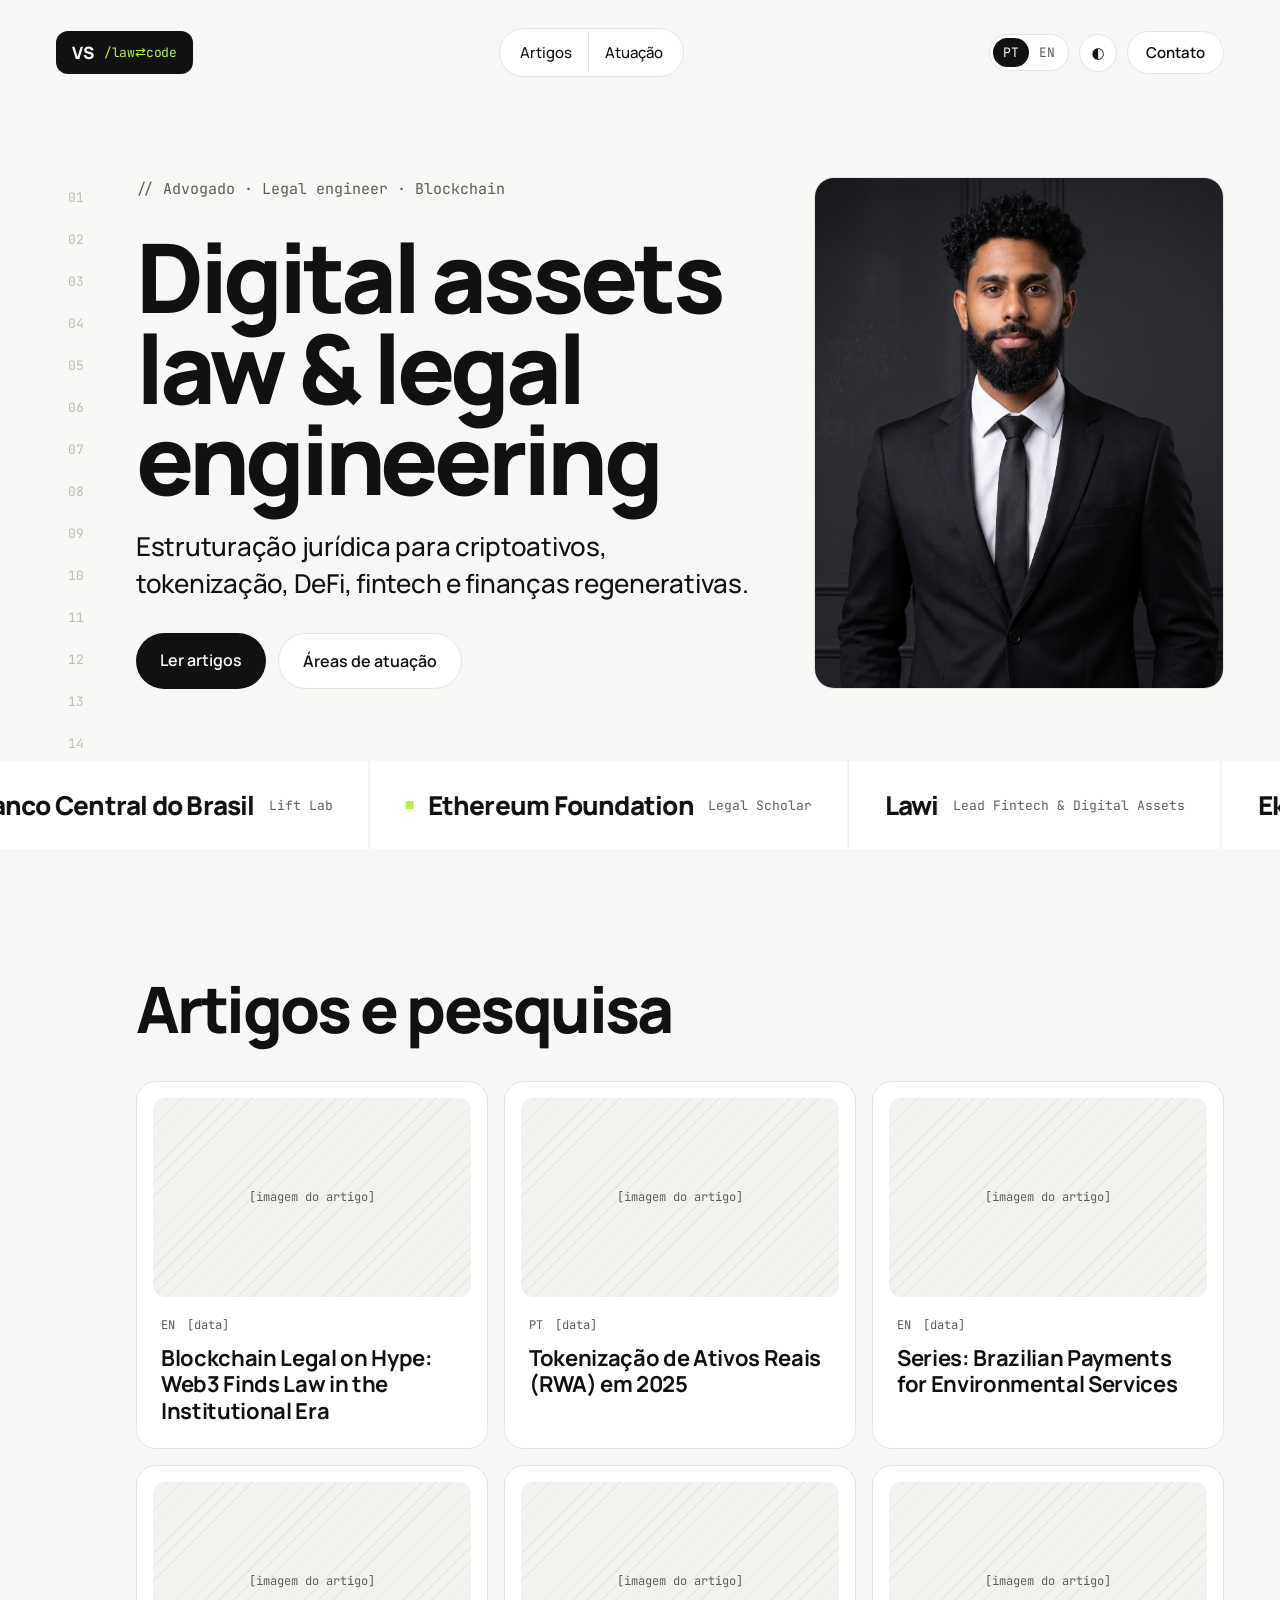
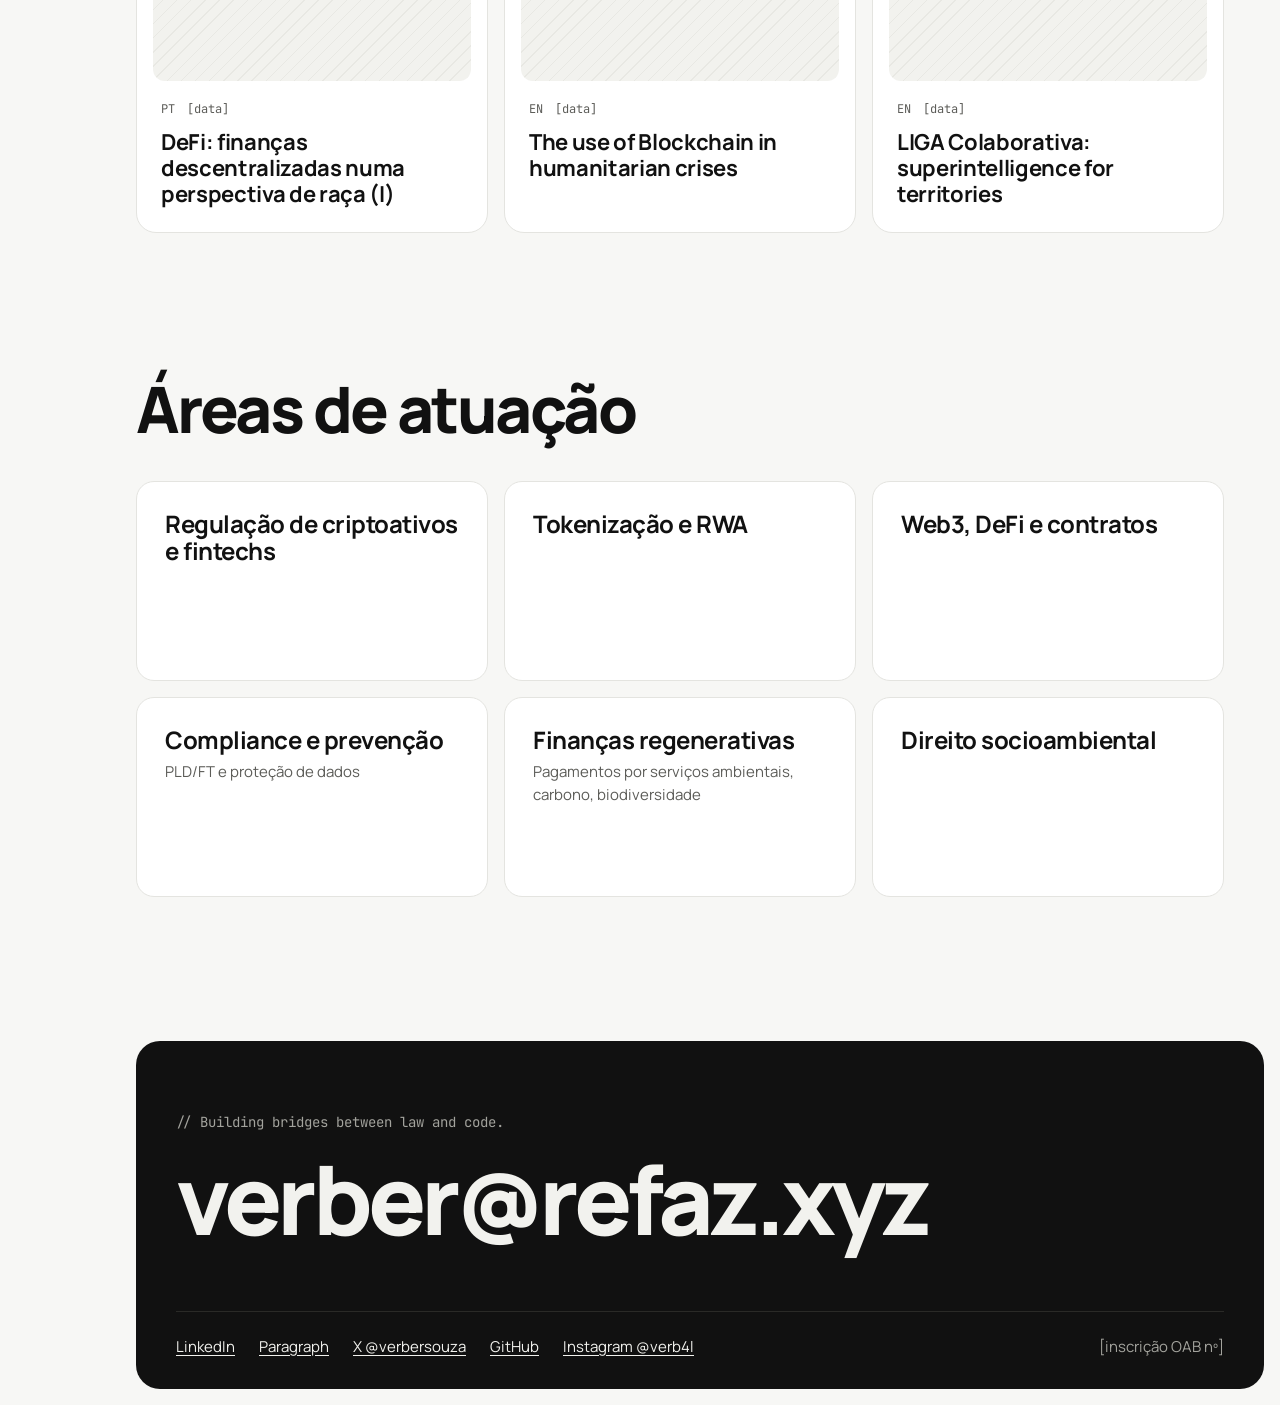
==== index.html @ d661b8c5 "Home PT e EN do site pessoal (HTML/CSS/JS simples)" ====
<!doctype html>
<html lang="pt-BR">
<head>
<meta charset="utf-8">
<meta name="viewport" content="width=device-width, initial-scale=1">
<title>Verber Souza | Brazilian lawyer for Web3, digital assets and regenerative finance</title>
<meta name="description" content="Verber Souza, advogado brasileiro de Web3, ativos digitais e finanças regenerativas. Estruturação jurídica para criptoativos, tokenização, DeFi e fintech.">
<!-- TODO (quando o domínio for decidido): canonical, hreflang pt-BR/en/x-default, og:url, og:image, sitemap.xml e robots.txt com URLs absolutas. -->
<meta property="og:type" content="website">
<meta property="og:title" content="Verber Souza | Brazilian lawyer for Web3, digital assets and regenerative finance">
<meta property="og:description" content="Verber Souza, advogado brasileiro de Web3, ativos digitais e finanças regenerativas. Estruturação jurídica para criptoativos, tokenização, DeFi e fintech.">
<link rel="preconnect" href="https://fonts.googleapis.com">
<link rel="preconnect" href="https://fonts.gstatic.com" crossorigin>
<link href="https://fonts.googleapis.com/css2?family=Manrope:wght@400;500;600;700;800&family=JetBrains+Mono:wght@400;500&display=swap" rel="stylesheet">
<link rel="stylesheet" href="assets/style.css">
<script>try{var s=localStorage.getItem('theme');if(s==='dark'||s==='light')document.documentElement.dataset.theme=s}catch(e){}</script>
<script type="application/ld+json">{"@context": "https://schema.org", "@type": "Person", "name": "Verber Souza", "image": "assets/verber-souza.jpg", "jobTitle": "Lawyer", "nationality": "Brazilian", "description": "Verber Souza, advogado brasileiro de Web3, ativos digitais e finanças regenerativas. Estruturação jurídica para criptoativos, tokenização, DeFi e fintech.", "knowsAbout": ["Crypto-asset regulation", "Tokenization", "DeFi", "Fintech", "Regenerative finance"], "alumniOf": {"@type": "CollegeOrUniversity", "name": "PUC Minas"}, "sameAs": ["https://www.linkedin.com/in/verber-souza", "https://paragraph.com/@verb4l", "https://x.com/verbersouza", "https://www.instagram.com/verb4l"]}</script>
</head>
<body>
<div class="shell">
<header class="top">
<a class="logo" href="./"><span class="logo-vs">VS</span><span class="logo-tag">/law⇄code</span></a>
<nav class="pill nav" aria-label="Principal"><a href="#artigos">Artigos</a><a href="#atuacao">Atuação</a></nav>
<div class="top-right">
<div class="lang" role="group" aria-label="Language"><a href="./" hreflang="pt-BR" lang="pt-BR" aria-current="true">PT</a><a href="en/" hreflang="en" lang="en">EN</a></div>
<button class="icon-btn" type="button" data-theme-toggle aria-label="Alternar tema">◐</button>
<a class="contact-btn" href="#contato">Contato</a>
<details class="menu"><summary class="icon-btn" aria-label="Menu">☰</summary><div class="menu-panel"><a href="#artigos">Artigos</a><a href="#atuacao">Atuação</a><a href="#contato">Contato</a></div></details>
</div>
</header>

<div class="row hero">
<div class="gutter" aria-hidden="true"><div class="nums"><span>01</span><span>02</span><span>03</span><span>04</span><span>05</span><span>06</span><span>07</span><span>08</span><span>09</span><span>10</span><span>11</span><span>12</span><span>13</span><span>14</span></div></div>
<div class="hero-body">
<div class="hero-text">
<div class="tagline" data-type>// Advogado · Legal engineer · Blockchain</div>
<div class="hero-head"><h1 lang="en">Digital assets law &amp; legal engineering</h1><p class="sub">Estruturação jurídica para criptoativos, tokenização, DeFi, fintech e finanças regenerativas.</p></div>
<div class="ctas"><a class="btn btn-solid" href="#artigos">Ler artigos</a><a class="btn btn-ghost" href="#atuacao">Áreas de atuação</a></div>
</div>
<img class="photo" src="assets/verber-souza.jpg" width="1265" height="1583" alt="Verber Souza" fetchpriority="high">
</div>
</div>

<div class="marquee-wrap"><div class="marquee" data-marquee><div class="track" data-track><ul aria-label="Atuação e reconhecimentos"><li><span class=mark></span><span class="org">Banco Central do Brasil</span><span class="role">Lift Lab</span></li><li><span class=mark></span><span class="org">Ethereum Foundation</span><span class="role">Legal Scholar</span></li><li><span class="org">Lawi</span><span class="role">Lead Fintech &amp; Digital Assets</span></li><li><span class="org">Ekonavi</span><span class="role">Blockchain Legal Lead</span></li><li><span class="org">OAB-MG</span><span class="role">Vice-presidente · Comissão de Criptoativos e Blockchain</span></li><li><span class="org">Blockchain na Escola</span><span class="role">Cofundador</span></li></ul><ul aria-hidden="true"><li><span class=mark></span><span class="org">Banco Central do Brasil</span><span class="role">Lift Lab</span></li><li><span class=mark></span><span class="org">Ethereum Foundation</span><span class="role">Legal Scholar</span></li><li><span class="org">Lawi</span><span class="role">Lead Fintech &amp; Digital Assets</span></li><li><span class="org">Ekonavi</span><span class="role">Blockchain Legal Lead</span></li><li><span class="org">OAB-MG</span><span class="role">Vice-presidente · Comissão de Criptoativos e Blockchain</span></li><li><span class="org">Blockchain na Escola</span><span class="role">Cofundador</span></li></ul></div></div></div>

<section class="row sec" id="artigos"><div class="gutter" aria-hidden="true"></div><div class="sec-body"><h2 data-reveal>Artigos e pesquisa</h2><div class="cards articles" data-reveal><article class="card article"><div class="thumb" aria-hidden="true"><span>[imagem do artigo]</span></div><div class="article-text"><div class="meta"><span>EN</span><span class="date">[data]</span></div><h3>Blockchain Legal on Hype: Web3 Finds Law in the Institutional Era</h3></div></article><article class="card article"><div class="thumb" aria-hidden="true"><span>[imagem do artigo]</span></div><div class="article-text"><div class="meta"><span>PT</span><span class="date">[data]</span></div><h3>Tokenização de Ativos Reais (RWA) em 2025</h3></div></article><article class="card article"><div class="thumb" aria-hidden="true"><span>[imagem do artigo]</span></div><div class="article-text"><div class="meta"><span>EN</span><span class="date">[data]</span></div><h3>Series: Brazilian Payments for Environmental Services</h3></div></article><article class="card article"><div class="thumb" aria-hidden="true"><span>[imagem do artigo]</span></div><div class="article-text"><div class="meta"><span>PT</span><span class="date">[data]</span></div><h3>DeFi: finanças descentralizadas numa perspectiva de raça (I)</h3></div></article><article class="card article"><div class="thumb" aria-hidden="true"><span>[imagem do artigo]</span></div><div class="article-text"><div class="meta"><span>EN</span><span class="date">[data]</span></div><h3>The use of Blockchain in humanitarian crises</h3></div></article><article class="card article"><div class="thumb" aria-hidden="true"><span>[imagem do artigo]</span></div><div class="article-text"><div class="meta"><span>EN</span><span class="date">[data]</span></div><h3>LIGA Colaborativa: superintelligence for territories</h3></div></article></div></div></section>

<section class="row sec" id="atuacao"><div class="gutter" aria-hidden="true"></div><div class="sec-body"><h2 data-reveal>Áreas de atuação</h2><div class="cards areas" data-reveal><div class="card area"><h3>Regulação de criptoativos e fintechs</h3></div><div class="card area"><h3>Tokenização e RWA</h3></div><div class="card area"><h3>Web3, DeFi e contratos</h3></div><div class="card area"><h3>Compliance e prevenção</h3><p>PLD/FT e proteção de dados</p></div><div class="card area"><h3>Finanças regenerativas</h3><p>Pagamentos por serviços ambientais, carbono, biodiversidade</p></div><div class="card area"><h3>Direito socioambiental</h3></div></div></div></section>

<footer class="row foot" id="contato"><div class="gutter" aria-hidden="true"></div>
<div class="foot-card"><div class="foot-top"><div class="motto" lang="en">// Building bridges between law and code.</div><a class="mail" href="mailto:verber@refaz.xyz">verber@refaz.xyz</a></div>
<div class="foot-bottom"><div class="links"><a href="https://www.linkedin.com/in/verber-souza" rel="me noopener">LinkedIn</a><a href="https://paragraph.com/@verb4l" rel="me noopener">Paragraph</a><a href="https://x.com/verbersouza" rel="me noopener">X @verbersouza</a><a href="#" rel="me noopener">GitHub</a><a href="https://www.instagram.com/verb4l" rel="me noopener">Instagram @verb4l</a></div><span class="oab">[inscrição OAB nº]</span></div></div></footer>
</div>
<script src="assets/main.js"></script>
</body>
</html>
---- assets/style.css ----
:root {
  --bg: #f7f7f5;
  --ink: #111;
  --card: #fff;
  --line: #e4e4e0;
  --muted: #5c5c58;
  --num: #bdbdb7;
  --band: #fff;
  --accent: #b8f04a;
  --logo-accent: #b8f04a;
  --foot-bg: #111;
  --foot-ink: #f2f2ee;
  --foot-muted: #a3a39d;
  --foot-line: #2a2a27;
  --thumb: #f2f2ee;
  --thumb-line: #e8e8e3;
  --gutter: 112px;
  --pad: 0 56px 0 24px;
  --sans: 'Manrope', system-ui, sans-serif;
  --mono: 'JetBrains Mono', ui-monospace, monospace;
  color-scheme: light;
}
@media (prefers-color-scheme: dark) {
  :root:not([data-theme='light']) {
    --bg: #0e0e0d; --ink: #f2f2ee; --card: #181817; --line: #2a2a27; --muted: #a3a39d;
    --num: #4a4a46; --band: #181817; --logo-accent: #5c5c58;
    --foot-bg: #f2f2ee; --foot-ink: #0e0e0d; --foot-muted: #5c5c58; --foot-line: #d6d6d0;
    --thumb: #222220; --thumb-line: #2a2a27; color-scheme: dark;
  }
}
:root[data-theme='dark'] {
  --bg: #0e0e0d; --ink: #f2f2ee; --card: #181817; --line: #2a2a27; --muted: #a3a39d;
  --num: #4a4a46; --band: #181817; --logo-accent: #5c5c58;
  --foot-bg: #f2f2ee; --foot-ink: #0e0e0d; --foot-muted: #5c5c58; --foot-line: #d6d6d0;
  --thumb: #222220; --thumb-line: #2a2a27; color-scheme: dark;
}

*, *::before, *::after { box-sizing: border-box; }
html { -webkit-text-size-adjust: 100%; scroll-behavior: smooth; }
body {
  margin: 0; background: var(--bg); color: var(--ink);
  font-family: var(--sans); -webkit-font-smoothing: antialiased;
}
a { color: inherit; text-decoration: none; }
a:hover { opacity: 0.7; }
:focus-visible { outline: 2px solid var(--ink); outline-offset: 3px; }
h1, h2, h3, p { margin: 0; }
img { display: block; max-width: 100%; height: auto; }
[id] { scroll-margin-top: 16px; }

.shell { max-width: 1440px; margin: 0 auto; }
.row { display: grid; grid-template-columns: var(--gutter) minmax(0, 1fr); padding: var(--pad); }

/* Cabeçalho */
.top { display: flex; align-items: center; justify-content: space-between; padding: 28px 56px; gap: 12px; }
.logo {
  display: flex; align-items: center; gap: 10px; background: var(--ink); color: var(--bg);
  padding: 10px 16px; border-radius: 12px; font-weight: 800; font-size: 17px; letter-spacing: -0.01em;
}
.logo-tag { font-family: var(--mono); font-weight: 400; font-size: 13px; color: var(--logo-accent); }
.pill { display: flex; background: var(--card); border: 1px solid var(--line); border-radius: 999px; padding: 4px; font-size: 15px; font-weight: 500; }
.nav a { padding: 9px 16px; }
.nav a + a { border-left: 1px solid var(--line); }
.top-right { display: flex; gap: 10px; align-items: center; }
.lang { display: flex; font-family: var(--mono); font-size: 13px; border: 1px solid var(--line); border-radius: 999px; padding: 3px; background: var(--card); }
.lang a { padding: 6px 10px; border-radius: 999px; color: var(--muted); }
.lang a[aria-current] { background: var(--ink); color: var(--bg); }
.icon-btn {
  border: 1px solid var(--line); background: var(--card); color: inherit; border-radius: 999px;
  width: 38px; height: 38px; display: grid; place-items: center; font-size: 15px; cursor: pointer; padding: 0; font-family: inherit;
}
.contact-btn { background: var(--card); border: 1px solid var(--line); border-radius: 999px; padding: 10px 18px; font-size: 15px; font-weight: 600; }
.menu { display: none; position: relative; }
.menu summary { list-style: none; }
.menu summary::-webkit-details-marker { display: none; }
.menu-panel {
  position: absolute; right: 0; top: 52px; z-index: 5; min-width: 180px; background: var(--card);
  border: 1px solid var(--line); border-radius: 16px; padding: 8px; display: flex; flex-direction: column;
}
.menu-panel a { padding: 12px 14px; border-radius: 10px; }

/* Hero */
.hero { position: relative; }
.gutter { position: relative; }
.nums {
  position: absolute; left: 0; top: 72px; width: 60px; display: flex; flex-direction: column; align-items: flex-end;
  font-family: var(--mono); font-size: 13px; line-height: 42px; color: var(--num); user-select: none;
}
.hero-body {
  position: relative; padding: 72px 0; display: grid; grid-template-columns: minmax(0, 1.5fr) minmax(0, 1fr);
  gap: 64px; align-items: end;
}
.hero-text { display: flex; flex-direction: column; gap: 32px; }
.tagline { font-family: var(--mono); font-size: 15px; color: var(--muted); min-height: 20px; }
.hero-head { display: flex; flex-direction: column; gap: 24px; }
h1 { font-size: 96px; line-height: 0.95; font-weight: 800; letter-spacing: -0.045em; text-wrap: balance; }
.sub { font-size: 26px; line-height: 1.4; font-weight: 500; letter-spacing: -0.01em; max-width: 720px; text-wrap: pretty; }
.ctas { display: flex; gap: 12px; flex-wrap: wrap; }
.btn { padding: 16px 24px; border-radius: 999px; font-weight: 600; font-size: 16px; }
.btn-solid { background: var(--ink); color: var(--bg); }
.btn-ghost { background: var(--card); border: 1px solid var(--line); }
.photo { width: 100%; aspect-ratio: 4 / 5; object-fit: cover; border-radius: 20px; border: 1px solid var(--line); background: var(--card); }

/* Faixa de credenciais */
.marquee-wrap { position: relative; padding-bottom: 128px; }
.marquee { position: relative; background: var(--band); overflow-x: auto; scrollbar-width: none; }
.marquee::-webkit-scrollbar { display: none; }
.track { display: flex; width: max-content; height: 88px; will-change: transform; }
.track ul { margin: 0; padding: 0; list-style: none; display: flex; }
.track li { display: flex; align-items: center; gap: 14px; padding: 0 36px; border-right: 1px solid var(--line); white-space: nowrap; }
.mark { width: 8px; height: 8px; background: var(--accent); flex-shrink: 0; }
.org { font-size: 26px; font-weight: 800; letter-spacing: -0.03em; }
.role { font-family: var(--mono); font-size: 13px; color: var(--muted); }

/* Seções */
.sec-body { padding-bottom: 144px; display: flex; flex-direction: column; gap: 40px; }
h2 { font-size: 64px; font-weight: 800; letter-spacing: -0.04em; line-height: 1; }
.cards { display: grid; grid-template-columns: repeat(3, minmax(0, 1fr)); gap: 16px; }
.card { background: var(--card); border: 1px solid var(--line); }
.article { border-radius: 20px; padding: 16px; display: flex; flex-direction: column; gap: 20px; }
.thumb {
  aspect-ratio: 16 / 10; border-radius: 12px; display: grid; place-items: center;
  background: var(--thumb) repeating-linear-gradient(135deg, var(--thumb-line) 0 1px, transparent 1px 10px);
  font-family: var(--mono); font-size: 12px; color: var(--muted);
}
.article-text { display: flex; flex-direction: column; gap: 12px; padding: 0 8px 8px; }
.meta { display: flex; gap: 12px; font-family: var(--mono); font-size: 12px; color: var(--muted); }
.article h3 { font-size: 22px; line-height: 1.2; font-weight: 700; letter-spacing: -0.015em; text-wrap: pretty; }
.area { border-radius: 18px; padding: 28px; min-height: 200px; display: flex; flex-direction: column; gap: 8px; }
.area h3 { font-size: 24px; line-height: 1.15; font-weight: 700; letter-spacing: -0.02em; }
.area p { font-size: 15px; line-height: 1.5; color: var(--muted); }

/* Rodapé */
.foot { padding: 0 16px 16px 24px; }
.foot-card { padding: 72px 40px 32px; background: var(--foot-bg); color: var(--foot-ink); border-radius: 24px; display: flex; flex-direction: column; gap: 64px; }
.foot-top { display: flex; flex-direction: column; gap: 20px; }
.motto { font-family: var(--mono); font-size: 14px; color: var(--foot-muted); }
.mail { font-size: 96px; font-weight: 800; letter-spacing: -0.05em; line-height: 1; overflow-wrap: anywhere; }
.foot-bottom { display: flex; justify-content: space-between; flex-wrap: wrap; gap: 24px; font-size: 15px; border-top: 1px solid var(--foot-line); padding-top: 24px; }
.links { display: flex; gap: 24px; flex-wrap: wrap; }
.links a { text-decoration: underline; text-underline-offset: 3px; }
.oab { color: var(--foot-muted); }

/* Movimento: só quando o script ativa a classe */
.motion [data-reveal] { opacity: 0; transform: translateY(18px); transition: opacity 0.7s cubic-bezier(0.2, 0.7, 0.2, 1), transform 0.7s cubic-bezier(0.2, 0.7, 0.2, 1); }
.motion [data-reveal].in { opacity: 1; transform: none; }

/* Mobile */
@media (max-width: 900px) {
  :root { --gutter: 36px; --pad: 0 20px 0 8px; }
  .top { padding: 18px 20px; }
  .logo { padding: 8px 12px; border-radius: 10px; font-size: 15px; }
  .logo-tag, .nav, .contact-btn { display: none; }
  .menu { display: block; }
  .top-right { gap: 8px; }
  .lang { font-size: 12px; }
  .lang a { padding: 5px 9px; }
  .icon-btn { width: 44px; height: 44px; }
  .nums { top: 32px; width: 18px; font-size: 10px; line-height: 34px; }
  .hero-body { padding: 32px 0 40px; grid-template-columns: minmax(0, 1fr); gap: 22px; align-items: start; }
  .hero-text { gap: 22px; }
  .tagline { font-size: 12px; line-height: 1.6; }
  .hero-head { gap: 22px; }
  h1 { font-size: clamp(36px, 11vw, 64px); line-height: 0.98; }
  .sub { font-size: 19px; }
  .photo { border-radius: 18px; }
  .ctas { order: 3; }
  .btn-solid { flex: 1; text-align: center; padding: 15px; }
  .btn-ghost { display: none; }
  .hero-text { display: contents; }
  .tagline { order: 0; } .hero-head { order: 1; } .photo { order: 2; }
  .hero-body { display: flex; flex-direction: column; }
  .marquee-wrap { padding-bottom: 72px; }
  .track { height: 64px; }
  .track li { padding: 0 22px; }
  .org { font-size: 18px; }
  .role { font-size: 11px; }
  .sec-body { padding-bottom: 80px; gap: 20px; }
  h2 { font-size: 34px; }
  .cards { grid-template-columns: minmax(0, 1fr); gap: 14px; }
  .article { border-radius: 16px; padding: 12px; display: grid; grid-template-columns: 80px minmax(0, 1fr); gap: 14px; align-items: center; }
  .thumb { aspect-ratio: 1; border-radius: 10px; }
  .thumb span { display: none; }
  .article-text { padding: 0; gap: 6px; }
  .meta { font-size: 11px; }
  .meta .date { display: none; }
  .article h3 { font-size: 16px; line-height: 1.25; }
  .area { border-radius: 16px; padding: 20px; min-height: 0; }
  .area h3 { font-size: 19px; line-height: 1.2; }
  .foot { display: block; padding: 0 12px 12px; }
  .foot .gutter { display: none; }
  .foot-card { padding: 36px 20px 24px; border-radius: 20px; gap: 28px; }
  .motto { font-size: 12px; line-height: 1.6; }
  .mail { font-size: clamp(22px, 8.6vw, 34px); letter-spacing: -0.04em; }
  .foot-bottom { border-top: 0; padding-top: 0; flex-direction: column; gap: 10px; }
  .links { gap: 10px 18px; }
}
@media (prefers-reduced-motion: reduce) {
  * { animation: none !important; transition: none !important; }
  html { scroll-behavior: auto; }
}
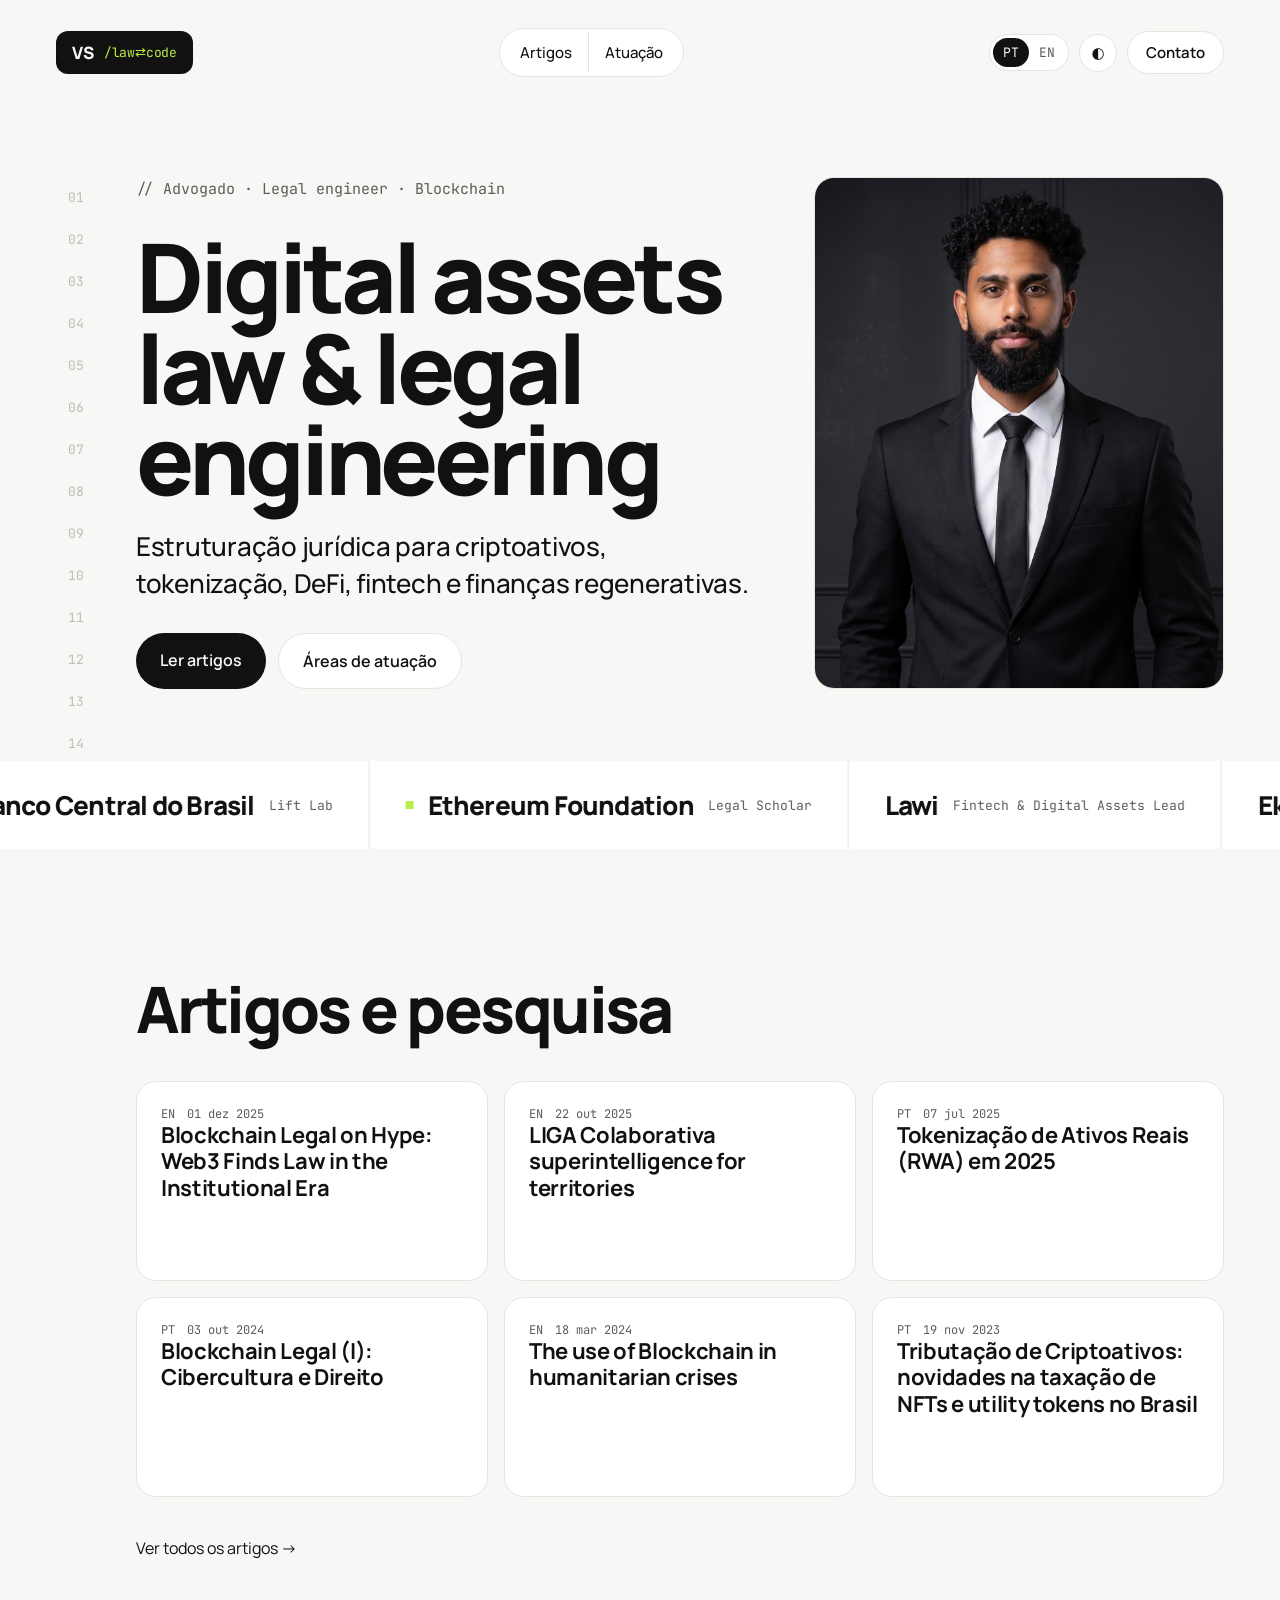
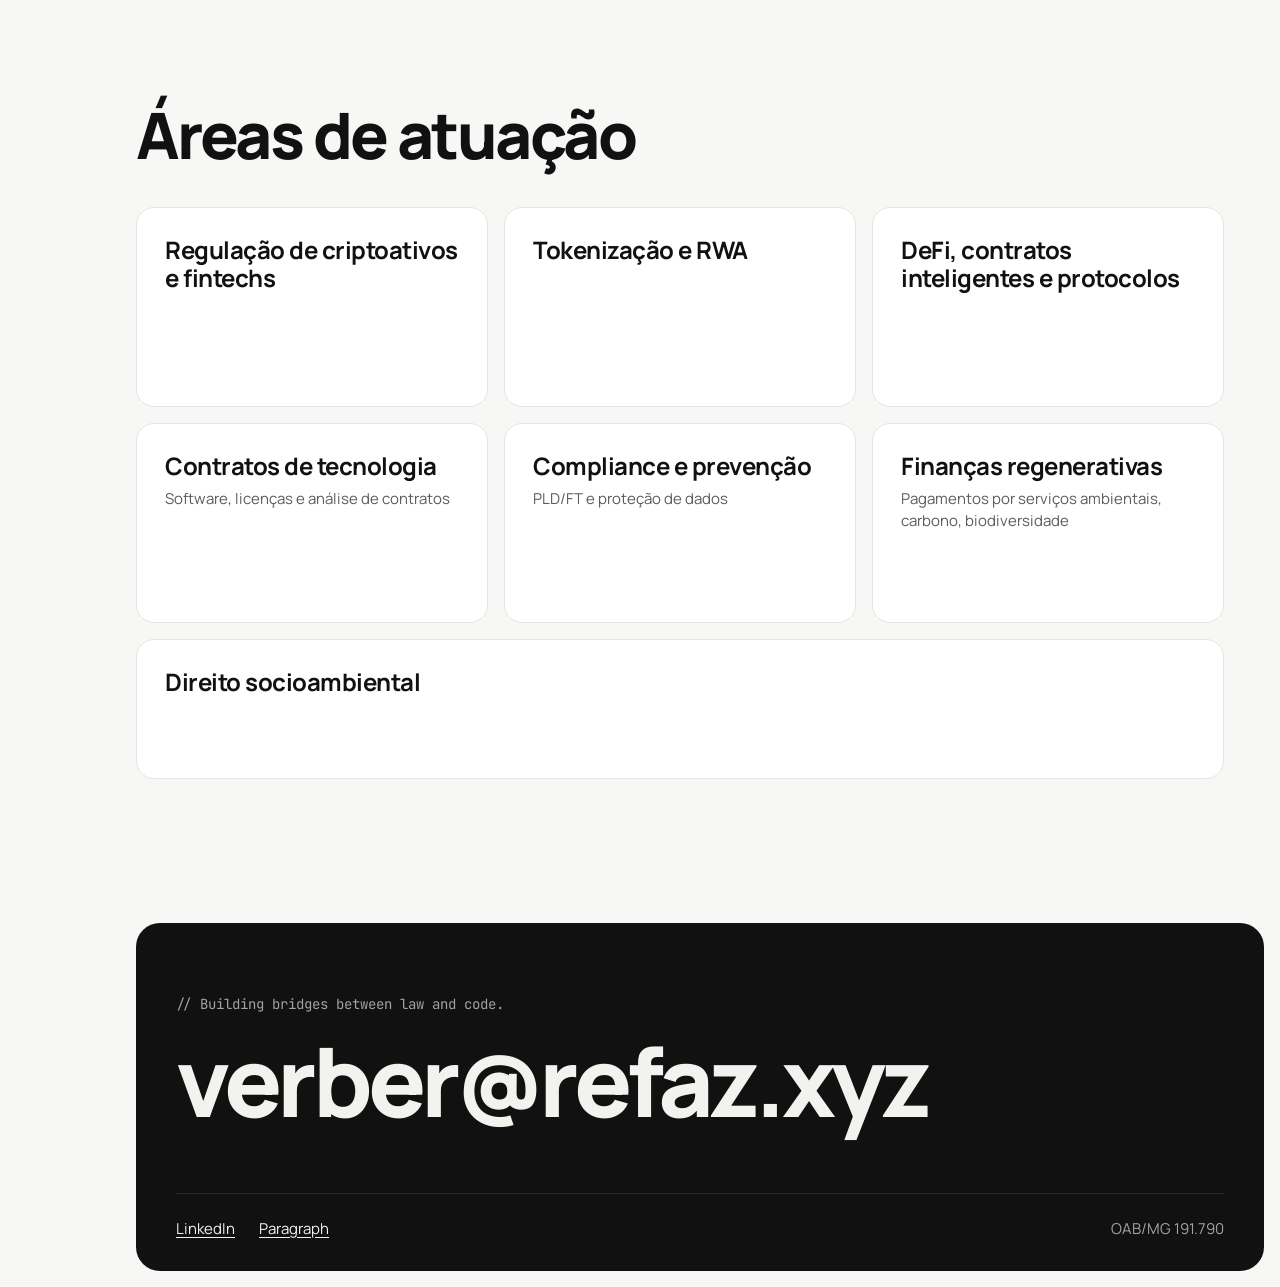
==== commit 9c94f2e1: "Posicionamento blockchain/technology law, 7 áreas, 6 artigos reais do Paragraph, schema e rodapé" ====
--- a/index.html
+++ b/index.html
@@ -3,18 +3,18 @@
 <head>
 <meta charset="utf-8">
 <meta name="viewport" content="width=device-width, initial-scale=1">
-<title>Verber Souza | Brazilian lawyer for Web3, digital assets and regenerative finance</title>
-<meta name="description" content="Verber Souza, advogado brasileiro de Web3, ativos digitais e finanças regenerativas. Estruturação jurídica para criptoativos, tokenização, DeFi e fintech.">
-<!-- TODO (quando o domínio for decidido): canonical, hreflang pt-BR/en/x-default, og:url, og:image, sitemap.xml e robots.txt com URLs absolutas. -->
+<title>Verber Souza | Advogado brasileiro: direito digital, blockchain e ativos digitais</title>
+<meta name="description" content="Verber Souza, advogado brasileiro de blockchain, ativos digitais e technology law. Estruturação jurídica para criptoativos, tokenização, DeFi e fintech.">
+<!-- TODO (quando o subdomínio for decidido): canonical, hreflang pt-BR/en/x-default, og:url, og:image 1200x630, url e image absolutos no JSON-LD, sitemap.xml e robots.txt. -->
 <meta property="og:type" content="website">
-<meta property="og:title" content="Verber Souza | Brazilian lawyer for Web3, digital assets and regenerative finance">
-<meta property="og:description" content="Verber Souza, advogado brasileiro de Web3, ativos digitais e finanças regenerativas. Estruturação jurídica para criptoativos, tokenização, DeFi e fintech.">
+<meta property="og:title" content="Verber Souza | Advogado brasileiro: direito digital, blockchain e ativos digitais">
+<meta property="og:description" content="Verber Souza, advogado brasileiro de blockchain, ativos digitais e technology law. Estruturação jurídica para criptoativos, tokenização, DeFi e fintech.">
 <link rel="preconnect" href="https://fonts.googleapis.com">
 <link rel="preconnect" href="https://fonts.gstatic.com" crossorigin>
 <link href="https://fonts.googleapis.com/css2?family=Manrope:wght@400;500;600;700;800&family=JetBrains+Mono:wght@400;500&display=swap" rel="stylesheet">
 <link rel="stylesheet" href="assets/style.css">
 <script>try{var s=localStorage.getItem('theme');if(s==='dark'||s==='light')document.documentElement.dataset.theme=s}catch(e){}</script>
-<script type="application/ld+json">{"@context": "https://schema.org", "@type": "Person", "name": "Verber Souza", "image": "assets/verber-souza.jpg", "jobTitle": "Lawyer", "nationality": "Brazilian", "description": "Verber Souza, advogado brasileiro de Web3, ativos digitais e finanças regenerativas. Estruturação jurídica para criptoativos, tokenização, DeFi e fintech.", "knowsAbout": ["Crypto-asset regulation", "Tokenization", "DeFi", "Fintech", "Regenerative finance"], "alumniOf": {"@type": "CollegeOrUniversity", "name": "PUC Minas"}, "sameAs": ["https://www.linkedin.com/in/verber-souza", "https://paragraph.com/@verb4l", "https://x.com/verbersouza", "https://www.instagram.com/verb4l"]}</script>
+<script type="application/ld+json">{"@context": "https://schema.org", "@graph": [{"@type": "Person", "@id": "#person", "name": "Verber Souza", "alternateName": "Verber Alves de Souza", "image": "assets/verber-souza.jpg", "jobTitle": "Lawyer", "nationality": "Brazilian", "description": "Verber Souza, advogado brasileiro de blockchain, ativos digitais e technology law. Estruturação jurídica para criptoativos, tokenização, DeFi e fintech.", "knowsAbout": ["Crypto-asset regulation", "Tokenization", "DeFi", "Fintech", "Technology law", "Regenerative finance"], "alumniOf": {"@type": "CollegeOrUniversity", "name": "PUC Minas"}, "memberOf": {"@type": "Organization", "name": "Comissão de Blockchain, Criptoativos e Tokenização da OAB-MG"}, "sameAs": ["https://www.linkedin.com/in/verber-souza", "https://paragraph.com/@verb4l", "https://app.ens.domains/verb4l.eth"]}, {"@type": "WebSite", "@id": "#website", "name": "Verber Souza", "inLanguage": "pt-BR", "publisher": {"@id": "#person"}}, {"@type": "LegalService", "@id": "#legalservice", "name": "Verber Souza", "founder": {"@id": "#person"}, "areaServed": ["Brazil", "Latin America"], "knowsLanguage": ["pt-BR", "en"]}]}</script>
 </head>
 <body>
 <div class="shell">
@@ -41,15 +41,15 @@
 </div>
 </div>
 
-<div class="marquee-wrap"><div class="marquee" data-marquee><div class="track" data-track><ul aria-label="Atuação e reconhecimentos"><li><span class=mark></span><span class="org">Banco Central do Brasil</span><span class="role">Lift Lab</span></li><li><span class=mark></span><span class="org">Ethereum Foundation</span><span class="role">Legal Scholar</span></li><li><span class="org">Lawi</span><span class="role">Lead Fintech &amp; Digital Assets</span></li><li><span class="org">Ekonavi</span><span class="role">Blockchain Legal Lead</span></li><li><span class="org">OAB-MG</span><span class="role">Vice-presidente · Comissão de Criptoativos e Blockchain</span></li><li><span class="org">Blockchain na Escola</span><span class="role">Cofundador</span></li></ul><ul aria-hidden="true"><li><span class=mark></span><span class="org">Banco Central do Brasil</span><span class="role">Lift Lab</span></li><li><span class=mark></span><span class="org">Ethereum Foundation</span><span class="role">Legal Scholar</span></li><li><span class="org">Lawi</span><span class="role">Lead Fintech &amp; Digital Assets</span></li><li><span class="org">Ekonavi</span><span class="role">Blockchain Legal Lead</span></li><li><span class="org">OAB-MG</span><span class="role">Vice-presidente · Comissão de Criptoativos e Blockchain</span></li><li><span class="org">Blockchain na Escola</span><span class="role">Cofundador</span></li></ul></div></div></div>
+<div class="marquee-wrap"><div class="marquee" data-marquee><div class="track" data-track><ul aria-label="Atuação e reconhecimentos"><li><span class=mark></span><span class="org">Banco Central do Brasil</span><span class="role">Lift Lab</span></li><li><span class=mark></span><span class="org">Ethereum Foundation</span><span class="role">Legal Scholar</span></li><li><span class="org">Lawi</span><span class="role">Fintech &amp; Digital Assets Lead</span></li><li><span class="org">Ekonavi</span><span class="role">Blockchain Legal Lead</span></li><li><span class="org">OAB-MG</span><span class="role">Vice-presidente · Comissão de Blockchain, Criptoativos e Tokenização</span></li><li><span class="org">Blockchain na Escola</span><span class="role">Cofundador</span></li></ul><ul aria-hidden="true"><li><span class=mark></span><span class="org">Banco Central do Brasil</span><span class="role">Lift Lab</span></li><li><span class=mark></span><span class="org">Ethereum Foundation</span><span class="role">Legal Scholar</span></li><li><span class="org">Lawi</span><span class="role">Fintech &amp; Digital Assets Lead</span></li><li><span class="org">Ekonavi</span><span class="role">Blockchain Legal Lead</span></li><li><span class="org">OAB-MG</span><span class="role">Vice-presidente · Comissão de Blockchain, Criptoativos e Tokenização</span></li><li><span class="org">Blockchain na Escola</span><span class="role">Cofundador</span></li></ul></div></div></div>
 
-<section class="row sec" id="artigos"><div class="gutter" aria-hidden="true"></div><div class="sec-body"><h2 data-reveal>Artigos e pesquisa</h2><div class="cards articles" data-reveal><article class="card article"><div class="thumb" aria-hidden="true"><span>[imagem do artigo]</span></div><div class="article-text"><div class="meta"><span>EN</span><span class="date">[data]</span></div><h3>Blockchain Legal on Hype: Web3 Finds Law in the Institutional Era</h3></div></article><article class="card article"><div class="thumb" aria-hidden="true"><span>[imagem do artigo]</span></div><div class="article-text"><div class="meta"><span>PT</span><span class="date">[data]</span></div><h3>Tokenização de Ativos Reais (RWA) em 2025</h3></div></article><article class="card article"><div class="thumb" aria-hidden="true"><span>[imagem do artigo]</span></div><div class="article-text"><div class="meta"><span>EN</span><span class="date">[data]</span></div><h3>Series: Brazilian Payments for Environmental Services</h3></div></article><article class="card article"><div class="thumb" aria-hidden="true"><span>[imagem do artigo]</span></div><div class="article-text"><div class="meta"><span>PT</span><span class="date">[data]</span></div><h3>DeFi: finanças descentralizadas numa perspectiva de raça (I)</h3></div></article><article class="card article"><div class="thumb" aria-hidden="true"><span>[imagem do artigo]</span></div><div class="article-text"><div class="meta"><span>EN</span><span class="date">[data]</span></div><h3>The use of Blockchain in humanitarian crises</h3></div></article><article class="card article"><div class="thumb" aria-hidden="true"><span>[imagem do artigo]</span></div><div class="article-text"><div class="meta"><span>EN</span><span class="date">[data]</span></div><h3>LIGA Colaborativa: superintelligence for territories</h3></div></article></div></div></section>
+<section class="row sec" id="artigos"><div class="gutter" aria-hidden="true"></div><div class="sec-body"><h2 data-reveal>Artigos e pesquisa</h2><div class="cards articles" data-reveal><article class="card article"><div class="meta"><span>EN</span><time datetime="2025-12-01">01 dez 2025</time></div><h3><a href="https://paragraph.com/@verb4l/blockchain-legal-on-hype-web3-finds-law-institutional-era" rel="noopener">Blockchain Legal on Hype: Web3 Finds Law in the Institutional Era</a></h3></article><article class="card article"><div class="meta"><span>EN</span><time datetime="2025-10-22">22 out 2025</time></div><h3><a href="https://paragraph.com/@verb4l/liga-colaborativa-superintelligence-for-territories" rel="noopener">LIGA Colaborativa superintelligence for territories</a></h3></article><article class="card article"><div class="meta"><span>PT</span><time datetime="2025-07-07">07 jul 2025</time></div><h3><a href="https://paragraph.com/@verb4l/tokeniza-o-de-ativos-reais-rwa-em-2025" rel="noopener">Tokenização de Ativos Reais (RWA) em 2025</a></h3></article><article class="card article"><div class="meta"><span>PT</span><time datetime="2024-10-03">03 out 2024</time></div><h3><a href="https://paragraph.com/@verb4l/blockchain-legal-i-cibercultura-e-direito" rel="noopener">Blockchain Legal (I): Cibercultura e Direito</a></h3></article><article class="card article"><div class="meta"><span>EN</span><time datetime="2024-03-18">18 mar 2024</time></div><h3><a href="https://paragraph.com/@verb4l/the-use-of-blockchain-in-humanitarian-crises" rel="noopener">The use of Blockchain in humanitarian crises</a></h3></article><article class="card article"><div class="meta"><span>PT</span><time datetime="2023-11-19">19 nov 2023</time></div><h3><a href="https://paragraph.com/@verb4l/tributa-o-de-criptoativos-novidades-na-taxa-o-de-nfts-e-utility-tokens-no-brasil" rel="noopener">Tributação de Criptoativos: novidades na taxação de NFTs e utility tokens no Brasil</a></h3></article></div><a class="see-all" href="https://paragraph.com/@verb4l" rel="noopener" data-reveal>Ver todos os artigos →</a></div></section>
 
-<section class="row sec" id="atuacao"><div class="gutter" aria-hidden="true"></div><div class="sec-body"><h2 data-reveal>Áreas de atuação</h2><div class="cards areas" data-reveal><div class="card area"><h3>Regulação de criptoativos e fintechs</h3></div><div class="card area"><h3>Tokenização e RWA</h3></div><div class="card area"><h3>Web3, DeFi e contratos</h3></div><div class="card area"><h3>Compliance e prevenção</h3><p>PLD/FT e proteção de dados</p></div><div class="card area"><h3>Finanças regenerativas</h3><p>Pagamentos por serviços ambientais, carbono, biodiversidade</p></div><div class="card area"><h3>Direito socioambiental</h3></div></div></div></section>
+<section class="row sec" id="atuacao"><div class="gutter" aria-hidden="true"></div><div class="sec-body"><h2 data-reveal>Áreas de atuação</h2><div class="cards areas" data-reveal><div class="card area"><h3>Regulação de criptoativos e fintechs</h3></div><div class="card area"><h3>Tokenização e RWA</h3></div><div class="card area"><h3>DeFi, contratos inteligentes e protocolos</h3></div><div class="card area"><h3>Contratos de tecnologia</h3><p>Software, licenças e análise de contratos</p></div><div class="card area"><h3>Compliance e prevenção</h3><p>PLD/FT e proteção de dados</p></div><div class="card area"><h3>Finanças regenerativas</h3><p>Pagamentos por serviços ambientais, carbono, biodiversidade</p></div><div class="card area"><h3>Direito socioambiental</h3></div></div></div></section>
 
 <footer class="row foot" id="contato"><div class="gutter" aria-hidden="true"></div>
 <div class="foot-card"><div class="foot-top"><div class="motto" lang="en">// Building bridges between law and code.</div><a class="mail" href="mailto:verber@refaz.xyz">verber@refaz.xyz</a></div>
-<div class="foot-bottom"><div class="links"><a href="https://www.linkedin.com/in/verber-souza" rel="me noopener">LinkedIn</a><a href="https://paragraph.com/@verb4l" rel="me noopener">Paragraph</a><a href="https://x.com/verbersouza" rel="me noopener">X @verbersouza</a><a href="#" rel="me noopener">GitHub</a><a href="https://www.instagram.com/verb4l" rel="me noopener">Instagram @verb4l</a></div><span class="oab">[inscrição OAB nº]</span></div></div></footer>
+<div class="foot-bottom"><div class="links"><a href="https://www.linkedin.com/in/verber-souza" rel="me noopener">LinkedIn</a><a href="https://paragraph.com/@verb4l" rel="me noopener">Paragraph</a></div><span class="oab">OAB/MG 191.790</span></div></div></footer>
 </div>
 <script src="assets/main.js"></script>
 </body>
--- a/assets/style.css
+++ b/assets/style.css
@@ -117,18 +117,16 @@
 h2 { font-size: 64px; font-weight: 800; letter-spacing: -0.04em; line-height: 1; }
 .cards { display: grid; grid-template-columns: repeat(3, minmax(0, 1fr)); gap: 16px; }
 .card { background: var(--card); border: 1px solid var(--line); }
-.article { border-radius: 20px; padding: 16px; display: flex; flex-direction: column; gap: 20px; }
-.thumb {
-  aspect-ratio: 16 / 10; border-radius: 12px; display: grid; place-items: center;
-  background: var(--thumb) repeating-linear-gradient(135deg, var(--thumb-line) 0 1px, transparent 1px 10px);
-  font-family: var(--mono); font-size: 12px; color: var(--muted);
-}
-.article-text { display: flex; flex-direction: column; gap: 12px; padding: 0 8px 8px; }
-.meta { display: flex; gap: 12px; font-family: var(--mono); font-size: 12px; color: var(--muted); }
-.article h3 { font-size: 22px; line-height: 1.2; font-weight: 700; letter-spacing: -0.015em; text-wrap: pretty; }
+.article { position: relative; border-radius: 20px; padding: 24px; display: flex; flex-direction: column; min-height: 200px; }
+.meta { display: flex; gap: 12px; order: 0; font-family: var(--mono); font-size: 12px; color: var(--muted); }
+.article h3 { order: 1; font-size: 22px; line-height: 1.2; font-weight: 700; letter-spacing: -0.015em; text-wrap: pretty; }
+.article h3 a::after { content: ""; position: absolute; inset: 0; border-radius: inherit; }
+.more { align-self: flex-start; border: 1px solid var(--line); background: var(--card); border-radius: 999px; padding: 14px 22px; font-weight: 600; font-size: 15px; }
 .area { border-radius: 18px; padding: 28px; min-height: 200px; display: flex; flex-direction: column; gap: 8px; }
+.areas .card:last-child:nth-child(3n+1) { grid-column: 1 / -1; min-height: 0; }
 .area h3 { font-size: 24px; line-height: 1.15; font-weight: 700; letter-spacing: -0.02em; }
 .area p { font-size: 15px; line-height: 1.5; color: var(--muted); }
+.areas .area:last-child:nth-child(3n + 1) { grid-column: 1 / -1; min-height: 140px; }
 
 /* Rodapé */
 .foot { padding: 0 16px 16px 24px; }
@@ -178,13 +176,11 @@
   .sec-body { padding-bottom: 80px; gap: 20px; }
   h2 { font-size: 34px; }
   .cards { grid-template-columns: minmax(0, 1fr); gap: 14px; }
-  .article { border-radius: 16px; padding: 12px; display: grid; grid-template-columns: 80px minmax(0, 1fr); gap: 14px; align-items: center; }
-  .thumb { aspect-ratio: 1; border-radius: 10px; }
-  .thumb span { display: none; }
-  .article-text { padding: 0; gap: 6px; }
+  .article { border-radius: 16px; padding: 18px; min-height: 0; }
   .meta { font-size: 11px; }
-  .meta .date { display: none; }
-  .article h3 { font-size: 16px; line-height: 1.25; }
+  .article h3 { font-size: 17px; line-height: 1.25; }
+  .areas .area:last-child:nth-child(3n + 1) { grid-column: auto; min-height: 0; }
+  .areas .card:last-child:nth-child(3n+1) { grid-column: auto; }
   .area { border-radius: 16px; padding: 20px; min-height: 0; }
   .area h3 { font-size: 19px; line-height: 1.2; }
   .foot { display: block; padding: 0 12px 12px; }
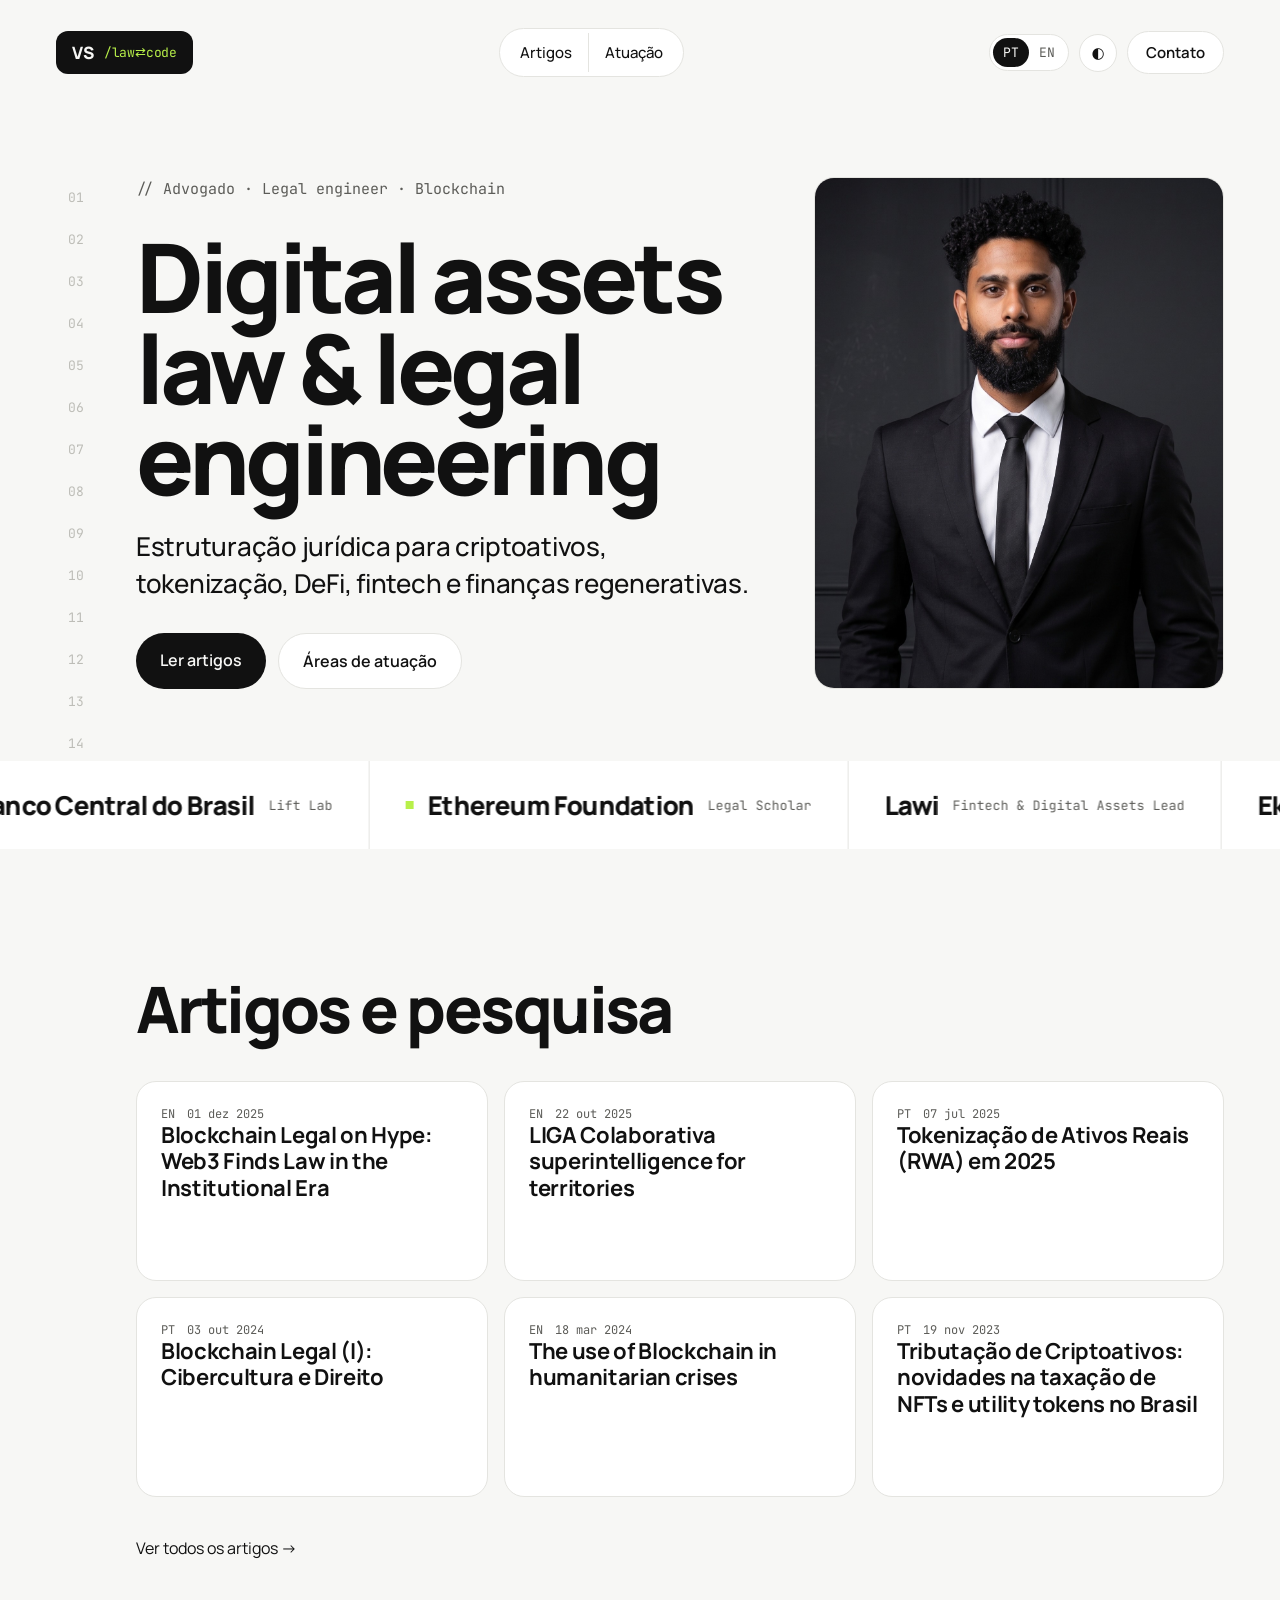
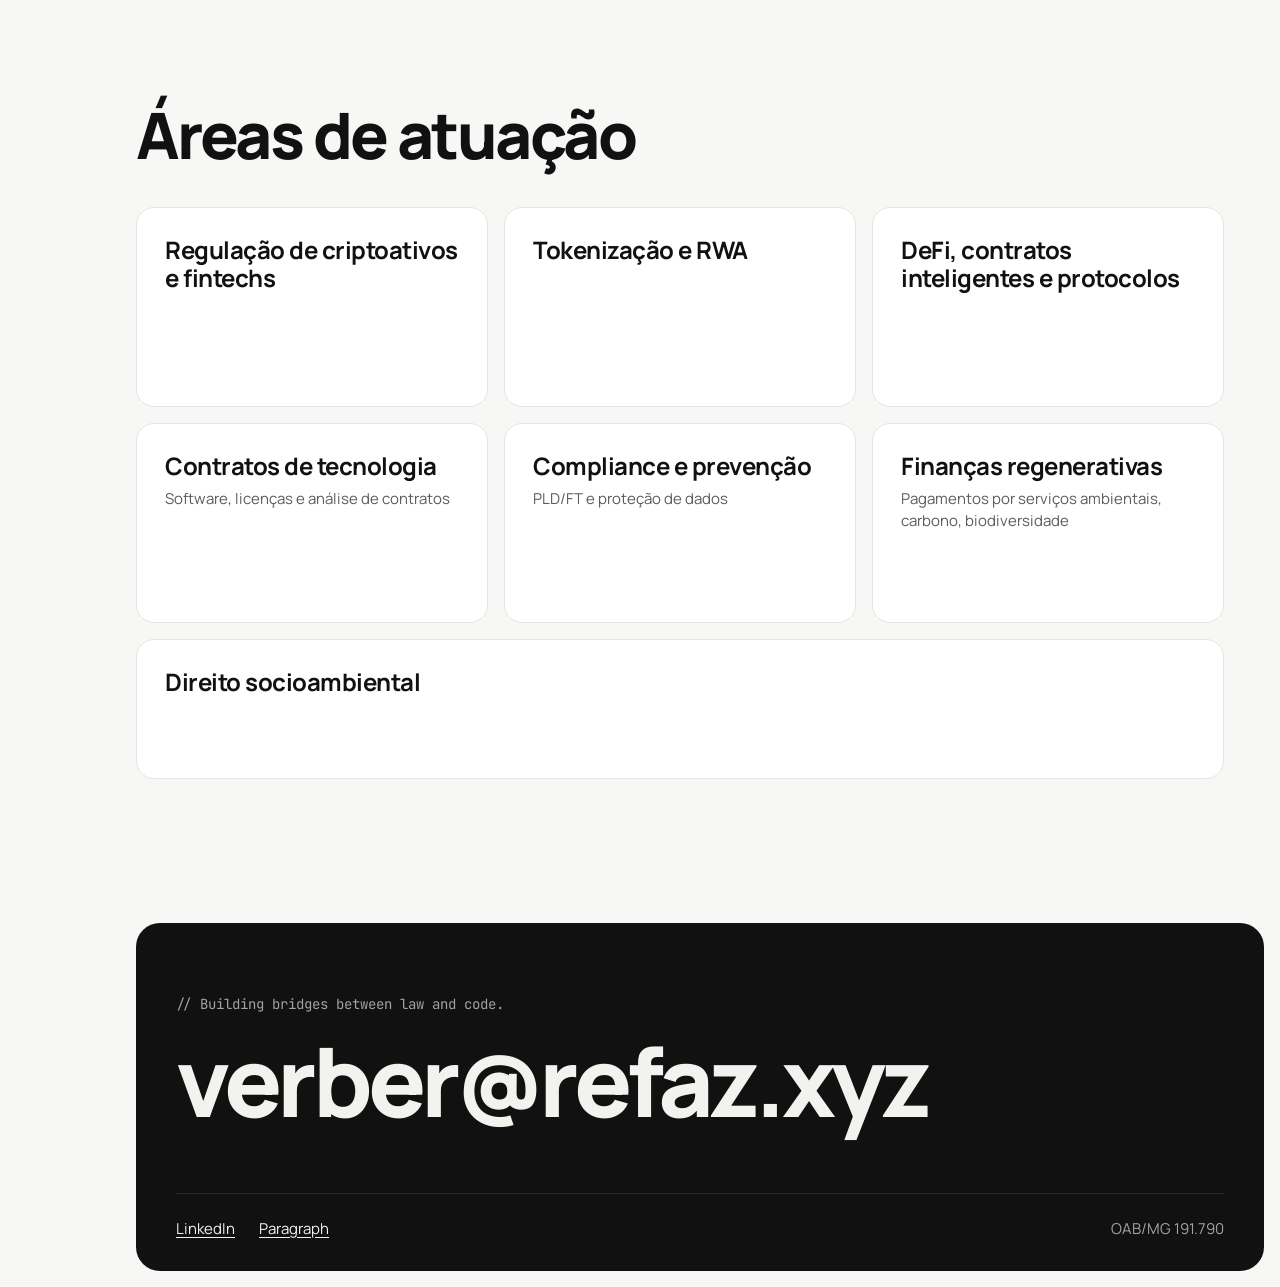
==== commit af8d1c06: "Domínio verber.refaz.studio: canonical, hreflang, og, sitemap, robots e CNAME" ====
--- a/index.html
+++ b/index.html
@@ -5,7 +5,14 @@
 <meta name="viewport" content="width=device-width, initial-scale=1">
 <title>Verber Souza | Advogado brasileiro: direito digital, blockchain e ativos digitais</title>
 <meta name="description" content="Verber Souza, advogado brasileiro de blockchain, ativos digitais e technology law. Estruturação jurídica para criptoativos, tokenização, DeFi e fintech.">
-<!-- TODO (quando o subdomínio for decidido): canonical, hreflang pt-BR/en/x-default, og:url, og:image 1200x630, url e image absolutos no JSON-LD, sitemap.xml e robots.txt. -->
+<link rel="canonical" href="https://verber.refaz.studio/">
+<link rel="alternate" hreflang="pt-BR" href="https://verber.refaz.studio/">
+<link rel="alternate" hreflang="en" href="https://verber.refaz.studio/en/">
+<link rel="alternate" hreflang="x-default" href="https://verber.refaz.studio/">
+<meta property="og:url" content="https://verber.refaz.studio/">
+<meta property="og:image" content="https://verber.refaz.studio/assets/verber-souza.jpg">
+<meta property="og:locale" content="pt_BR">
+<meta name="twitter:card" content="summary">
 <meta property="og:type" content="website">
 <meta property="og:title" content="Verber Souza | Advogado brasileiro: direito digital, blockchain e ativos digitais">
 <meta property="og:description" content="Verber Souza, advogado brasileiro de blockchain, ativos digitais e technology law. Estruturação jurídica para criptoativos, tokenização, DeFi e fintech.">
@@ -14,7 +21,7 @@
 <link href="https://fonts.googleapis.com/css2?family=Manrope:wght@400;500;600;700;800&family=JetBrains+Mono:wght@400;500&display=swap" rel="stylesheet">
 <link rel="stylesheet" href="assets/style.css">
 <script>try{var s=localStorage.getItem('theme');if(s==='dark'||s==='light')document.documentElement.dataset.theme=s}catch(e){}</script>
-<script type="application/ld+json">{"@context": "https://schema.org", "@graph": [{"@type": "Person", "@id": "#person", "name": "Verber Souza", "alternateName": "Verber Alves de Souza", "image": "assets/verber-souza.jpg", "jobTitle": "Lawyer", "nationality": "Brazilian", "description": "Verber Souza, advogado brasileiro de blockchain, ativos digitais e technology law. Estruturação jurídica para criptoativos, tokenização, DeFi e fintech.", "knowsAbout": ["Crypto-asset regulation", "Tokenization", "DeFi", "Fintech", "Technology law", "Regenerative finance"], "alumniOf": {"@type": "CollegeOrUniversity", "name": "PUC Minas"}, "memberOf": {"@type": "Organization", "name": "Comissão de Blockchain, Criptoativos e Tokenização da OAB-MG"}, "sameAs": ["https://www.linkedin.com/in/verber-souza", "https://paragraph.com/@verb4l", "https://app.ens.domains/verb4l.eth"]}, {"@type": "WebSite", "@id": "#website", "name": "Verber Souza", "inLanguage": "pt-BR", "publisher": {"@id": "#person"}}, {"@type": "LegalService", "@id": "#legalservice", "name": "Verber Souza", "founder": {"@id": "#person"}, "areaServed": ["Brazil", "Latin America"], "knowsLanguage": ["pt-BR", "en"]}]}</script>
+<script type="application/ld+json">{"@context": "https://schema.org", "@graph": [{"@type": "Person", "@id": "#person", "name": "Verber Souza", "alternateName": "Verber Alves de Souza", "image": "https://verber.refaz.studio/assets/verber-souza.jpg", "jobTitle": "Lawyer", "nationality": "Brazilian", "description": "Verber Souza, advogado brasileiro de blockchain, ativos digitais e technology law. Estruturação jurídica para criptoativos, tokenização, DeFi e fintech.", "knowsAbout": ["Crypto-asset regulation", "Tokenization", "DeFi", "Fintech", "Technology law", "Regenerative finance"], "alumniOf": {"@type": "CollegeOrUniversity", "name": "PUC Minas"}, "memberOf": {"@type": "Organization", "name": "Comissão de Blockchain, Criptoativos e Tokenização da OAB-MG"}, "sameAs": ["https://www.linkedin.com/in/verber-souza", "https://paragraph.com/@verb4l", "https://app.ens.domains/verb4l.eth"], "url": "https://verber.refaz.studio/"}, {"@type": "WebSite", "@id": "#website", "name": "Verber Souza", "inLanguage": "pt-BR", "publisher": {"@id": "#person"}, "url": "https://verber.refaz.studio/"}, {"@type": "LegalService", "@id": "#legalservice", "name": "Verber Souza", "founder": {"@id": "#person"}, "areaServed": ["Brazil", "Latin America"], "knowsLanguage": ["pt-BR", "en"], "url": "https://verber.refaz.studio/"}]}</script>
 </head>
 <body>
 <div class="shell">
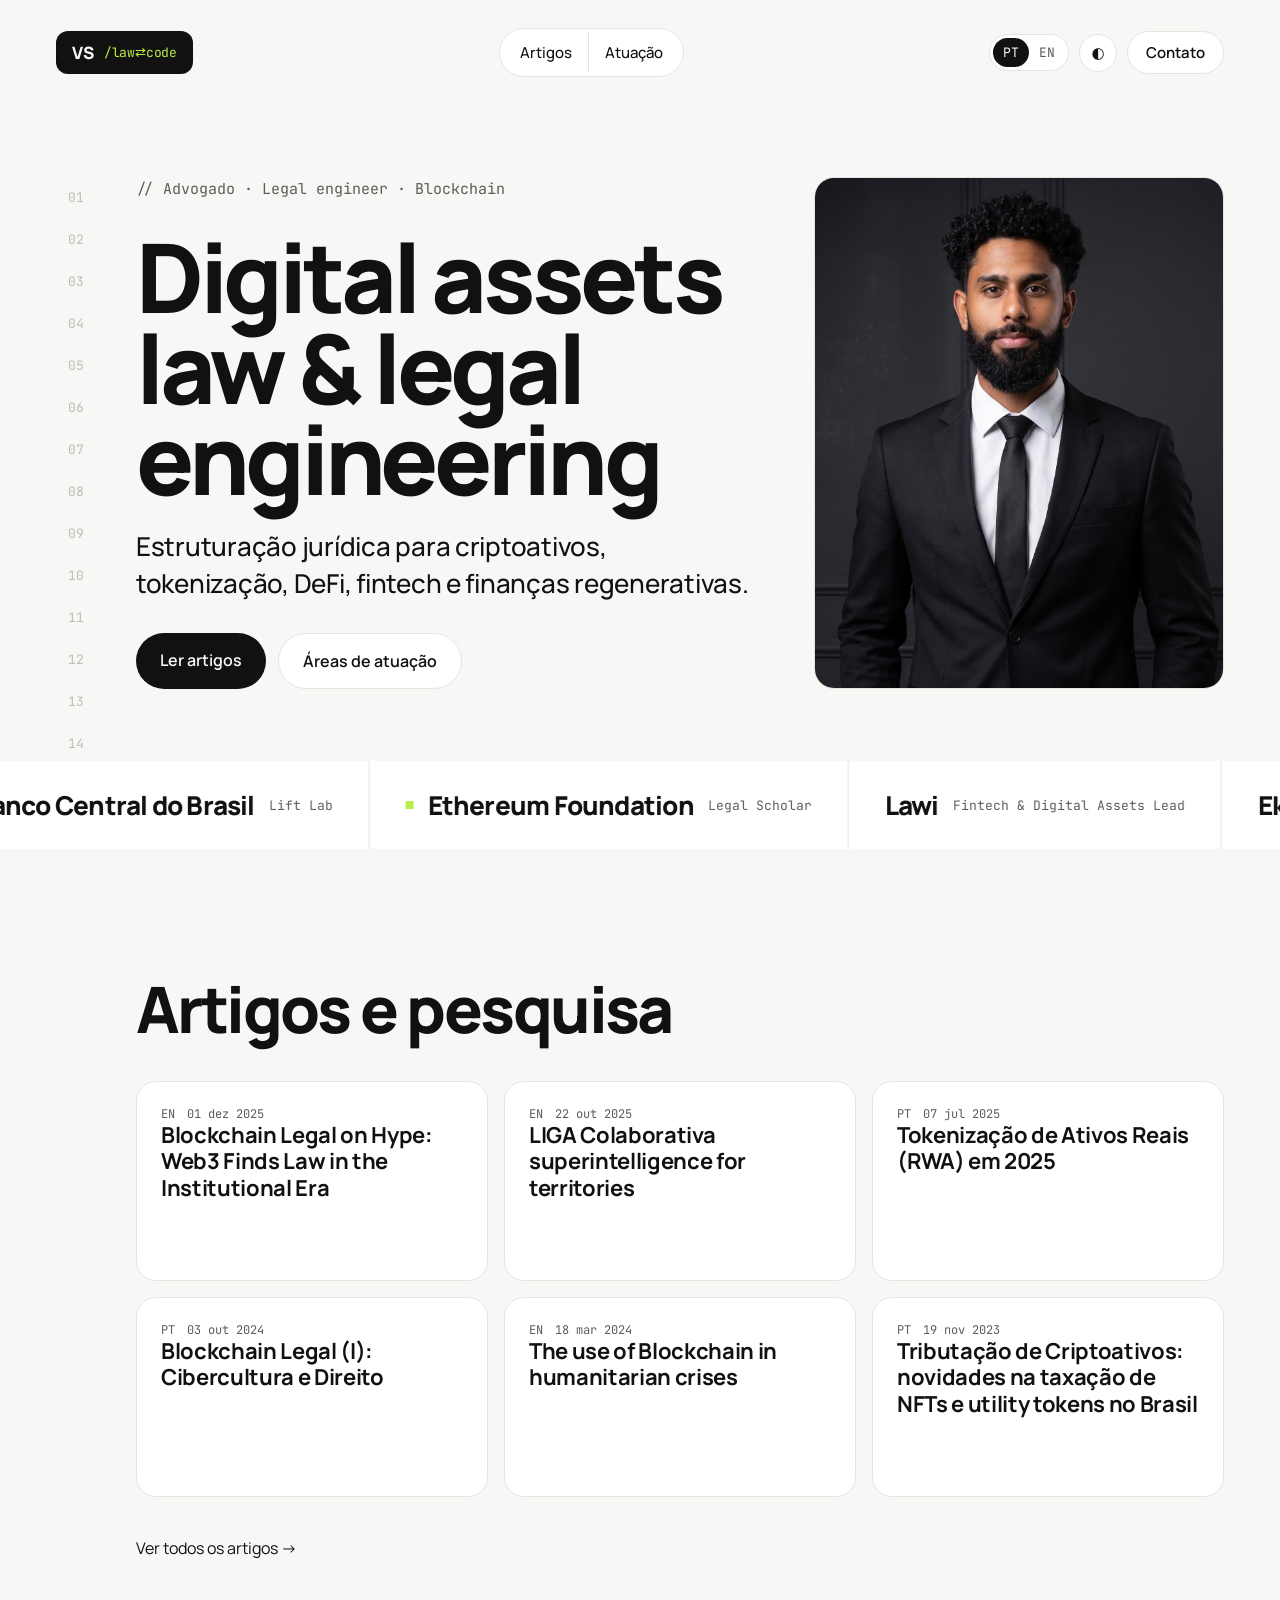
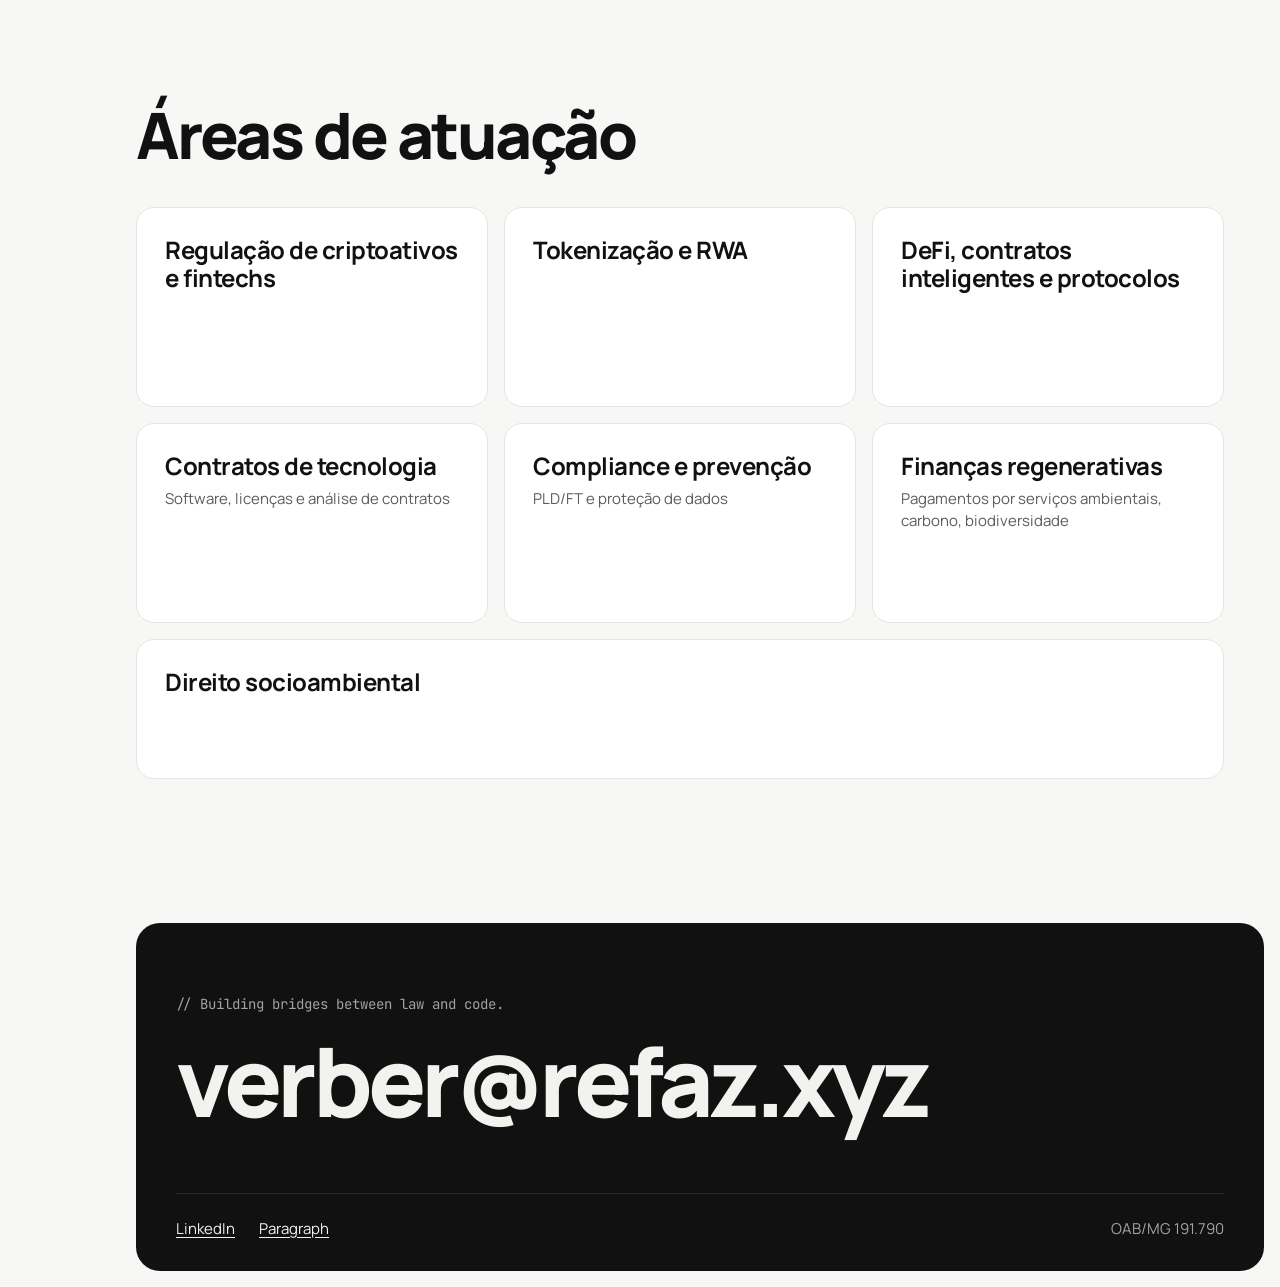
==== commit 35f4c139: "Página de Artigos (PT e EN), imagem og 1200x630 e sitemap com 4 URLs" ====
--- a/index.html
+++ b/index.html
@@ -10,9 +10,9 @@
 <link rel="alternate" hreflang="en" href="https://verber.refaz.studio/en/">
 <link rel="alternate" hreflang="x-default" href="https://verber.refaz.studio/">
 <meta property="og:url" content="https://verber.refaz.studio/">
-<meta property="og:image" content="https://verber.refaz.studio/assets/verber-souza.jpg">
+<meta property="og:image" content="https://verber.refaz.studio/assets/og-image.jpg">
 <meta property="og:locale" content="pt_BR">
-<meta name="twitter:card" content="summary">
+<meta name="twitter:card" content="summary_large_image">
 <meta property="og:type" content="website">
 <meta property="og:title" content="Verber Souza | Advogado brasileiro: direito digital, blockchain e ativos digitais">
 <meta property="og:description" content="Verber Souza, advogado brasileiro de blockchain, ativos digitais e technology law. Estruturação jurídica para criptoativos, tokenização, DeFi e fintech.">
@@ -50,7 +50,7 @@
 
 <div class="marquee-wrap"><div class="marquee" data-marquee><div class="track" data-track><ul aria-label="Atuação e reconhecimentos"><li><span class=mark></span><span class="org">Banco Central do Brasil</span><span class="role">Lift Lab</span></li><li><span class=mark></span><span class="org">Ethereum Foundation</span><span class="role">Legal Scholar</span></li><li><span class="org">Lawi</span><span class="role">Fintech &amp; Digital Assets Lead</span></li><li><span class="org">Ekonavi</span><span class="role">Blockchain Legal Lead</span></li><li><span class="org">OAB-MG</span><span class="role">Vice-presidente · Comissão de Blockchain, Criptoativos e Tokenização</span></li><li><span class="org">Blockchain na Escola</span><span class="role">Cofundador</span></li></ul><ul aria-hidden="true"><li><span class=mark></span><span class="org">Banco Central do Brasil</span><span class="role">Lift Lab</span></li><li><span class=mark></span><span class="org">Ethereum Foundation</span><span class="role">Legal Scholar</span></li><li><span class="org">Lawi</span><span class="role">Fintech &amp; Digital Assets Lead</span></li><li><span class="org">Ekonavi</span><span class="role">Blockchain Legal Lead</span></li><li><span class="org">OAB-MG</span><span class="role">Vice-presidente · Comissão de Blockchain, Criptoativos e Tokenização</span></li><li><span class="org">Blockchain na Escola</span><span class="role">Cofundador</span></li></ul></div></div></div>
 
-<section class="row sec" id="artigos"><div class="gutter" aria-hidden="true"></div><div class="sec-body"><h2 data-reveal>Artigos e pesquisa</h2><div class="cards articles" data-reveal><article class="card article"><div class="meta"><span>EN</span><time datetime="2025-12-01">01 dez 2025</time></div><h3><a href="https://paragraph.com/@verb4l/blockchain-legal-on-hype-web3-finds-law-institutional-era" rel="noopener">Blockchain Legal on Hype: Web3 Finds Law in the Institutional Era</a></h3></article><article class="card article"><div class="meta"><span>EN</span><time datetime="2025-10-22">22 out 2025</time></div><h3><a href="https://paragraph.com/@verb4l/liga-colaborativa-superintelligence-for-territories" rel="noopener">LIGA Colaborativa superintelligence for territories</a></h3></article><article class="card article"><div class="meta"><span>PT</span><time datetime="2025-07-07">07 jul 2025</time></div><h3><a href="https://paragraph.com/@verb4l/tokeniza-o-de-ativos-reais-rwa-em-2025" rel="noopener">Tokenização de Ativos Reais (RWA) em 2025</a></h3></article><article class="card article"><div class="meta"><span>PT</span><time datetime="2024-10-03">03 out 2024</time></div><h3><a href="https://paragraph.com/@verb4l/blockchain-legal-i-cibercultura-e-direito" rel="noopener">Blockchain Legal (I): Cibercultura e Direito</a></h3></article><article class="card article"><div class="meta"><span>EN</span><time datetime="2024-03-18">18 mar 2024</time></div><h3><a href="https://paragraph.com/@verb4l/the-use-of-blockchain-in-humanitarian-crises" rel="noopener">The use of Blockchain in humanitarian crises</a></h3></article><article class="card article"><div class="meta"><span>PT</span><time datetime="2023-11-19">19 nov 2023</time></div><h3><a href="https://paragraph.com/@verb4l/tributa-o-de-criptoativos-novidades-na-taxa-o-de-nfts-e-utility-tokens-no-brasil" rel="noopener">Tributação de Criptoativos: novidades na taxação de NFTs e utility tokens no Brasil</a></h3></article></div><a class="see-all" href="https://paragraph.com/@verb4l" rel="noopener" data-reveal>Ver todos os artigos →</a></div></section>
+<section class="row sec" id="artigos"><div class="gutter" aria-hidden="true"></div><div class="sec-body"><h2 data-reveal>Artigos e pesquisa</h2><div class="cards articles" data-reveal><article class="card article"><div class="meta"><span>EN</span><time datetime="2025-12-01">01 dez 2025</time></div><h3><a href="https://paragraph.com/@verb4l/blockchain-legal-on-hype-web3-finds-law-institutional-era" rel="noopener">Blockchain Legal on Hype: Web3 Finds Law in the Institutional Era</a></h3></article><article class="card article"><div class="meta"><span>EN</span><time datetime="2025-10-22">22 out 2025</time></div><h3><a href="https://paragraph.com/@verb4l/liga-colaborativa-superintelligence-for-territories" rel="noopener">LIGA Colaborativa superintelligence for territories</a></h3></article><article class="card article"><div class="meta"><span>PT</span><time datetime="2025-07-07">07 jul 2025</time></div><h3><a href="https://paragraph.com/@verb4l/tokeniza-o-de-ativos-reais-rwa-em-2025" rel="noopener">Tokenização de Ativos Reais (RWA) em 2025</a></h3></article><article class="card article"><div class="meta"><span>PT</span><time datetime="2024-10-03">03 out 2024</time></div><h3><a href="https://paragraph.com/@verb4l/blockchain-legal-i-cibercultura-e-direito" rel="noopener">Blockchain Legal (I): Cibercultura e Direito</a></h3></article><article class="card article"><div class="meta"><span>EN</span><time datetime="2024-03-18">18 mar 2024</time></div><h3><a href="https://paragraph.com/@verb4l/the-use-of-blockchain-in-humanitarian-crises" rel="noopener">The use of Blockchain in humanitarian crises</a></h3></article><article class="card article"><div class="meta"><span>PT</span><time datetime="2023-11-19">19 nov 2023</time></div><h3><a href="https://paragraph.com/@verb4l/tributa-o-de-criptoativos-novidades-na-taxa-o-de-nfts-e-utility-tokens-no-brasil" rel="noopener">Tributação de Criptoativos: novidades na taxação de NFTs e utility tokens no Brasil</a></h3></article></div><a class="see-all" href="artigos/" data-reveal>Ver todos os artigos →</a></div></section>
 
 <section class="row sec" id="atuacao"><div class="gutter" aria-hidden="true"></div><div class="sec-body"><h2 data-reveal>Áreas de atuação</h2><div class="cards areas" data-reveal><div class="card area"><h3>Regulação de criptoativos e fintechs</h3></div><div class="card area"><h3>Tokenização e RWA</h3></div><div class="card area"><h3>DeFi, contratos inteligentes e protocolos</h3></div><div class="card area"><h3>Contratos de tecnologia</h3><p>Software, licenças e análise de contratos</p></div><div class="card area"><h3>Compliance e prevenção</h3><p>PLD/FT e proteção de dados</p></div><div class="card area"><h3>Finanças regenerativas</h3><p>Pagamentos por serviços ambientais, carbono, biodiversidade</p></div><div class="card area"><h3>Direito socioambiental</h3></div></div></div></section>
 
--- a/assets/style.css
+++ b/assets/style.css
@@ -195,3 +195,11 @@
   * { animation: none !important; transition: none !important; }
   html { scroll-behavior: auto; }
 }
+
+/* Páginas internas */
+.page-top .sec-body { padding-top: 56px; }
+.page-title { font-size: 64px; font-weight: 800; letter-spacing: -0.04em; line-height: 1; }
+@media (max-width: 900px) {
+  .page-top .sec-body { padding-top: 24px; }
+  .page-title { font-size: 34px; }
+}
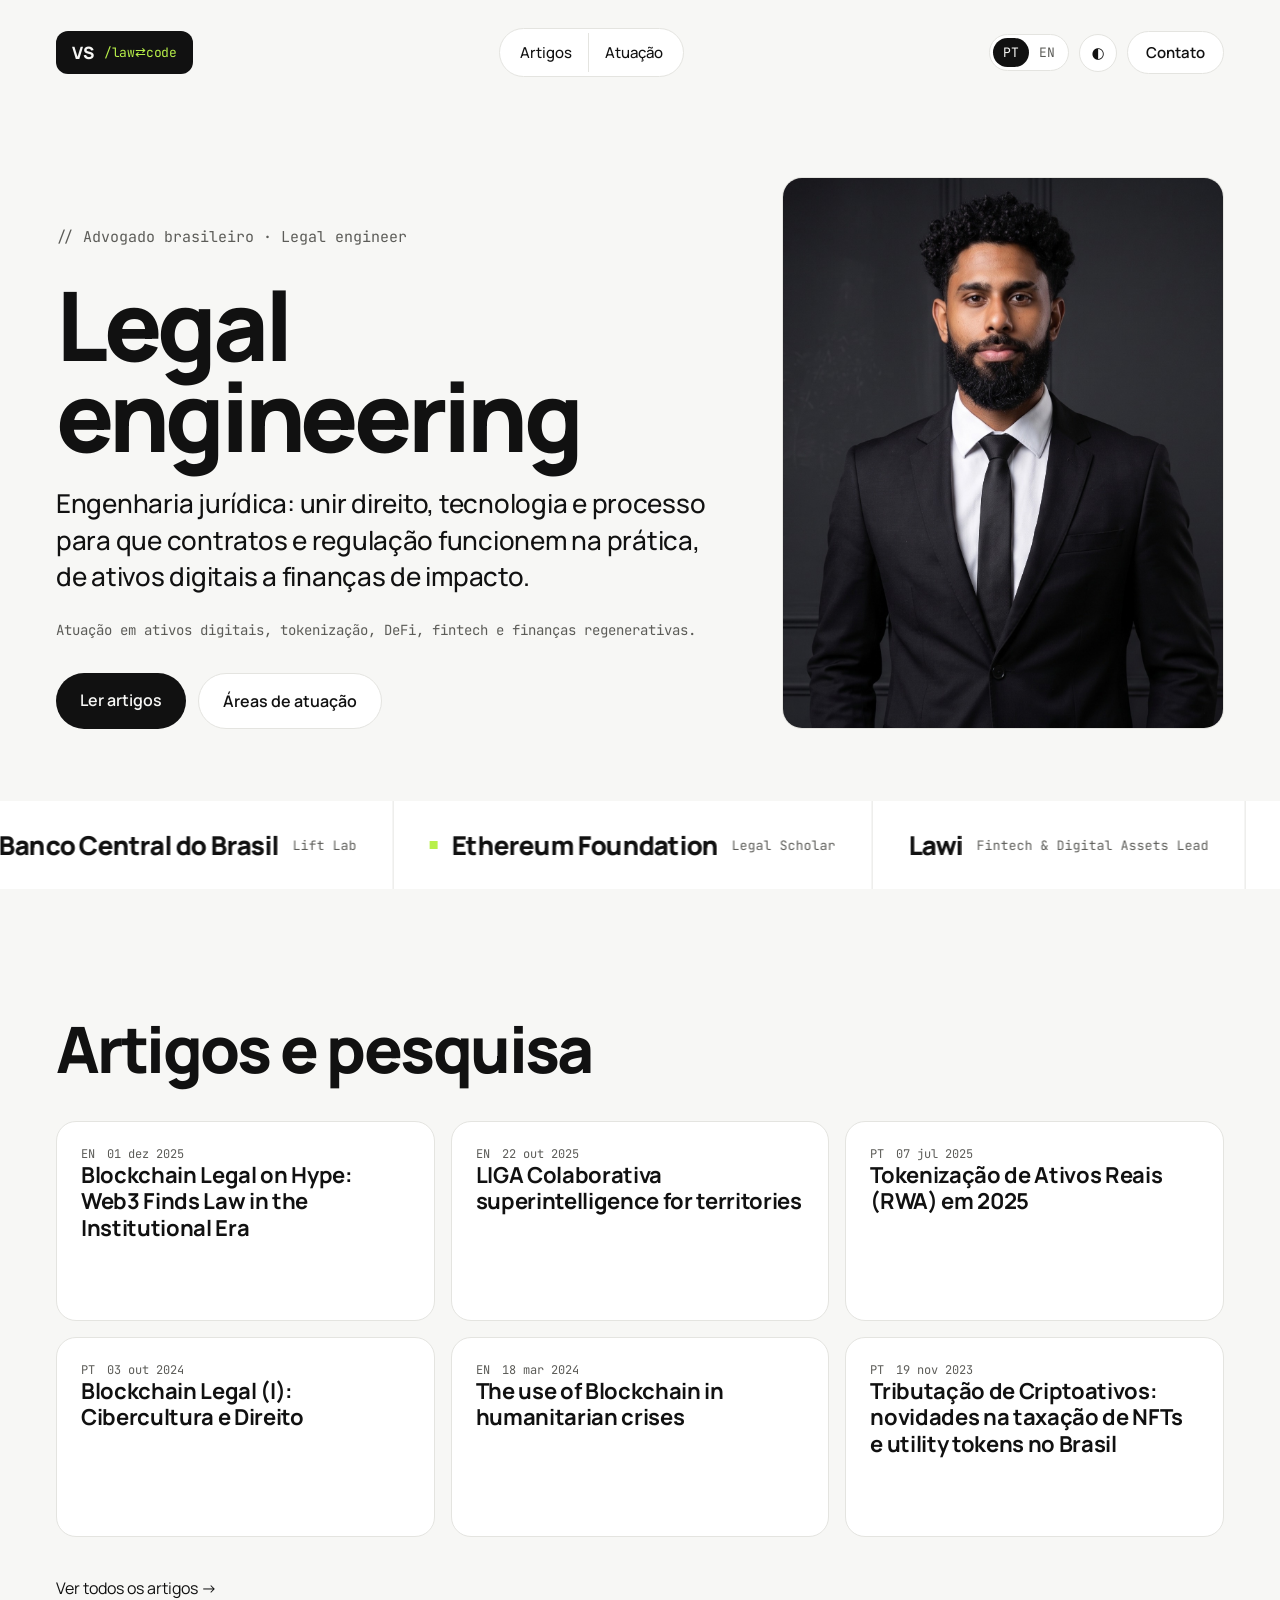
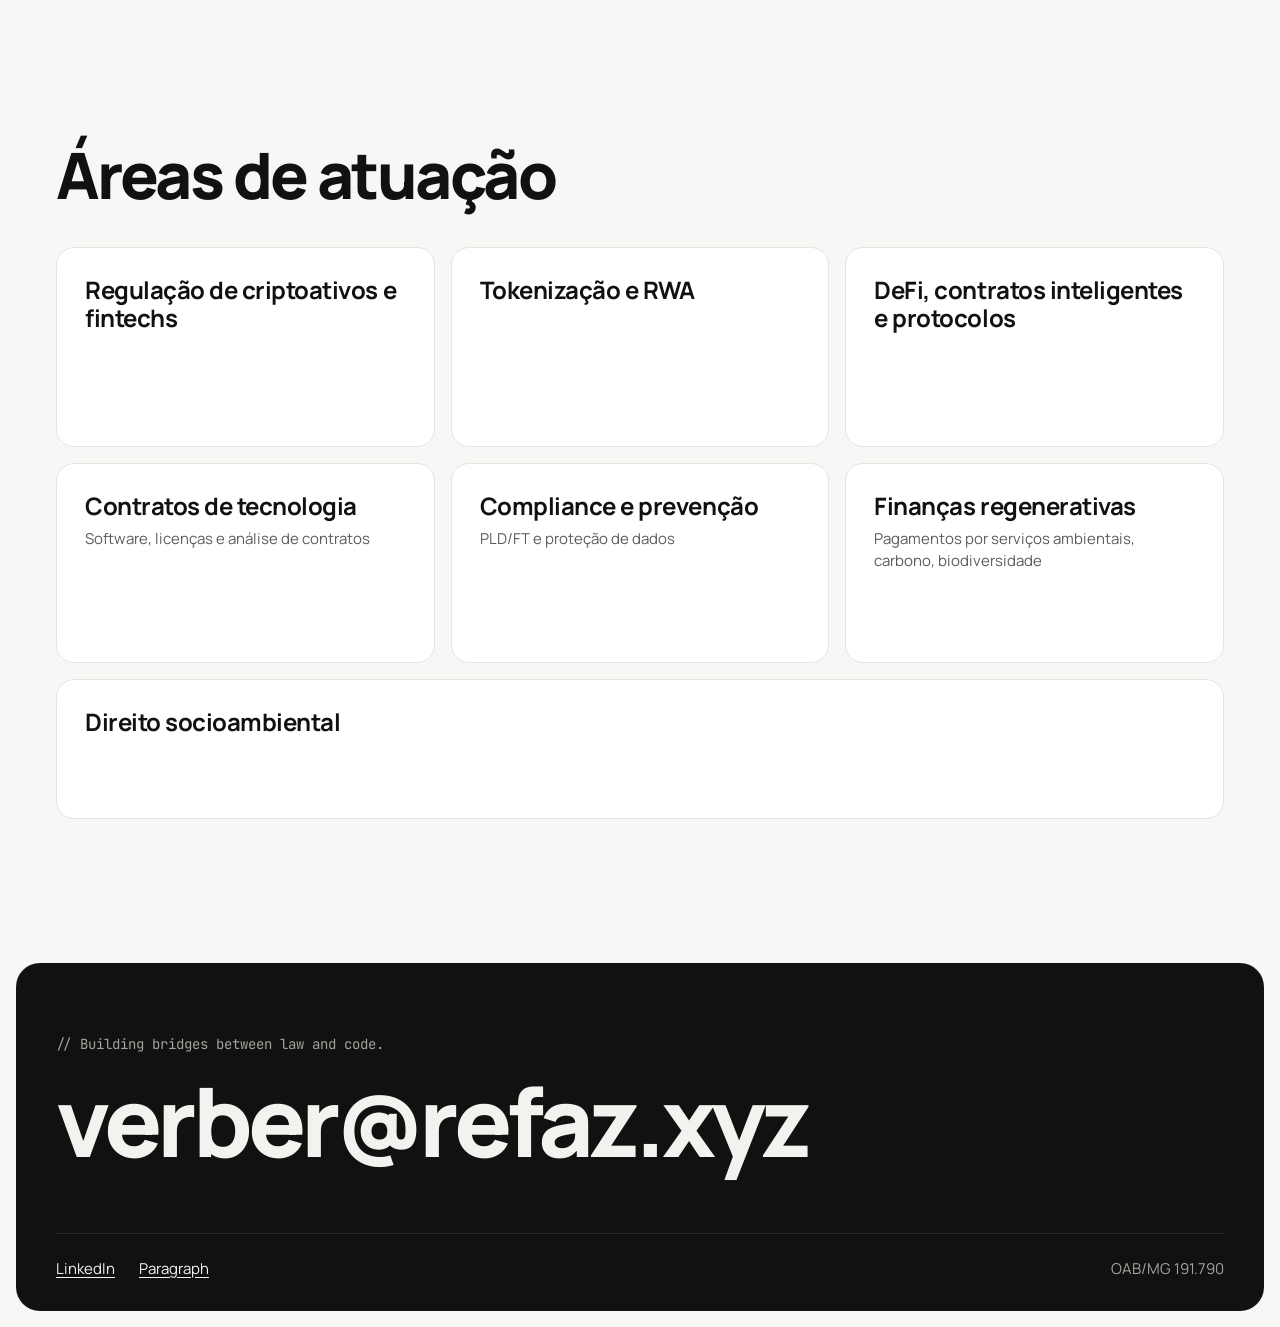
==== commit 65e4daeb: "Tese Legal engineering no topo, sem coluna de numeração, novo title e og-image" ====
--- a/index.html
+++ b/index.html
@@ -3,8 +3,8 @@
 <head>
 <meta charset="utf-8">
 <meta name="viewport" content="width=device-width, initial-scale=1">
-<title>Verber Souza | Advogado brasileiro: direito digital, blockchain e ativos digitais</title>
-<meta name="description" content="Verber Souza, advogado brasileiro de blockchain, ativos digitais e technology law. Estruturação jurídica para criptoativos, tokenização, DeFi e fintech.">
+<title>Verber Souza | Advogado brasileiro, legal engineering e ativos digitais</title>
+<meta name="description" content="Verber Souza, advogado brasileiro. Legal engineering (engenharia jurídica) para ativos digitais, tokenização, DeFi e fintech: contratos, estruturas e regulação que funcionam na prática.">
 <link rel="canonical" href="https://verber.refaz.studio/">
 <link rel="alternate" hreflang="pt-BR" href="https://verber.refaz.studio/">
 <link rel="alternate" hreflang="en" href="https://verber.refaz.studio/en/">
@@ -14,14 +14,14 @@
 <meta property="og:locale" content="pt_BR">
 <meta name="twitter:card" content="summary_large_image">
 <meta property="og:type" content="website">
-<meta property="og:title" content="Verber Souza | Advogado brasileiro: direito digital, blockchain e ativos digitais">
-<meta property="og:description" content="Verber Souza, advogado brasileiro de blockchain, ativos digitais e technology law. Estruturação jurídica para criptoativos, tokenização, DeFi e fintech.">
+<meta property="og:title" content="Verber Souza | Advogado brasileiro, legal engineering e ativos digitais">
+<meta property="og:description" content="Verber Souza, advogado brasileiro. Legal engineering (engenharia jurídica) para ativos digitais, tokenização, DeFi e fintech: contratos, estruturas e regulação que funcionam na prática.">
 <link rel="preconnect" href="https://fonts.googleapis.com">
 <link rel="preconnect" href="https://fonts.gstatic.com" crossorigin>
 <link href="https://fonts.googleapis.com/css2?family=Manrope:wght@400;500;600;700;800&family=JetBrains+Mono:wght@400;500&display=swap" rel="stylesheet">
 <link rel="stylesheet" href="assets/style.css">
 <script>try{var s=localStorage.getItem('theme');if(s==='dark'||s==='light')document.documentElement.dataset.theme=s}catch(e){}</script>
-<script type="application/ld+json">{"@context": "https://schema.org", "@graph": [{"@type": "Person", "@id": "#person", "name": "Verber Souza", "alternateName": "Verber Alves de Souza", "image": "https://verber.refaz.studio/assets/verber-souza.jpg", "jobTitle": "Lawyer", "nationality": "Brazilian", "description": "Verber Souza, advogado brasileiro de blockchain, ativos digitais e technology law. Estruturação jurídica para criptoativos, tokenização, DeFi e fintech.", "knowsAbout": ["Crypto-asset regulation", "Tokenization", "DeFi", "Fintech", "Technology law", "Regenerative finance"], "alumniOf": {"@type": "CollegeOrUniversity", "name": "PUC Minas"}, "memberOf": {"@type": "Organization", "name": "Comissão de Blockchain, Criptoativos e Tokenização da OAB-MG"}, "sameAs": ["https://www.linkedin.com/in/verber-souza", "https://paragraph.com/@verb4l", "https://app.ens.domains/verb4l.eth"], "url": "https://verber.refaz.studio/"}, {"@type": "WebSite", "@id": "#website", "name": "Verber Souza", "inLanguage": "pt-BR", "publisher": {"@id": "#person"}, "url": "https://verber.refaz.studio/"}, {"@type": "LegalService", "@id": "#legalservice", "name": "Verber Souza", "founder": {"@id": "#person"}, "areaServed": ["Brazil", "Latin America"], "knowsLanguage": ["pt-BR", "en"], "url": "https://verber.refaz.studio/"}]}</script>
+<script type="application/ld+json">{"@context": "https://schema.org", "@graph": [{"@type": "Person", "@id": "#person", "name": "Verber Souza", "alternateName": "Verber Alves de Souza", "image": "https://verber.refaz.studio/assets/verber-souza.jpg", "jobTitle": "Lawyer", "nationality": "Brazilian", "description": "Verber Souza, advogado brasileiro. Legal engineering (engenharia jurídica) para ativos digitais, tokenização, DeFi e fintech: contratos, estruturas e regulação que funcionam na prática.", "knowsAbout": ["Legal engineering", "Crypto-asset regulation", "Tokenization", "DeFi", "Fintech", "Technology law", "Regenerative finance"], "alumniOf": {"@type": "CollegeOrUniversity", "name": "PUC Minas"}, "memberOf": {"@type": "Organization", "name": "Comissão de Blockchain, Criptoativos e Tokenização da OAB-MG"}, "sameAs": ["https://www.linkedin.com/in/verber-souza", "https://paragraph.com/@verb4l", "https://app.ens.domains/verb4l.eth"], "url": "https://verber.refaz.studio/"}, {"@type": "WebSite", "@id": "#website", "name": "Verber Souza", "inLanguage": "pt-BR", "publisher": {"@id": "#person"}, "url": "https://verber.refaz.studio/"}, {"@type": "LegalService", "@id": "#legalservice", "name": "Verber Souza", "founder": {"@id": "#person"}, "areaServed": ["Brazil", "Latin America"], "knowsLanguage": ["pt-BR", "en"], "url": "https://verber.refaz.studio/"}]}</script>
 </head>
 <body>
 <div class="shell">
@@ -37,11 +37,11 @@
 </header>
 
 <div class="row hero">
-<div class="gutter" aria-hidden="true"><div class="nums"><span>01</span><span>02</span><span>03</span><span>04</span><span>05</span><span>06</span><span>07</span><span>08</span><span>09</span><span>10</span><span>11</span><span>12</span><span>13</span><span>14</span></div></div>
+
 <div class="hero-body">
 <div class="hero-text">
-<div class="tagline" data-type>// Advogado · Legal engineer · Blockchain</div>
-<div class="hero-head"><h1 lang="en">Digital assets law &amp; legal engineering</h1><p class="sub">Estruturação jurídica para criptoativos, tokenização, DeFi, fintech e finanças regenerativas.</p></div>
+<div class="tagline" data-type>// Advogado brasileiro · Legal engineer</div>
+<div class="hero-head"><h1 lang="en">Legal engineering</h1><p class="sub">Engenharia jurídica: unir direito, tecnologia e processo para que contratos e regulação funcionem na prática, de ativos digitais a finanças de impacto.</p><p class="fields">Atuação em ativos digitais, tokenização, DeFi, fintech e finanças regenerativas.</p></div>
 <div class="ctas"><a class="btn btn-solid" href="#artigos">Ler artigos</a><a class="btn btn-ghost" href="#atuacao">Áreas de atuação</a></div>
 </div>
 <img class="photo" src="assets/verber-souza.jpg" width="1265" height="1583" alt="Verber Souza" fetchpriority="high">
@@ -50,11 +50,11 @@
 
 <div class="marquee-wrap"><div class="marquee" data-marquee><div class="track" data-track><ul aria-label="Atuação e reconhecimentos"><li><span class=mark></span><span class="org">Banco Central do Brasil</span><span class="role">Lift Lab</span></li><li><span class=mark></span><span class="org">Ethereum Foundation</span><span class="role">Legal Scholar</span></li><li><span class="org">Lawi</span><span class="role">Fintech &amp; Digital Assets Lead</span></li><li><span class="org">Ekonavi</span><span class="role">Blockchain Legal Lead</span></li><li><span class="org">OAB-MG</span><span class="role">Vice-presidente · Comissão de Blockchain, Criptoativos e Tokenização</span></li><li><span class="org">Blockchain na Escola</span><span class="role">Cofundador</span></li></ul><ul aria-hidden="true"><li><span class=mark></span><span class="org">Banco Central do Brasil</span><span class="role">Lift Lab</span></li><li><span class=mark></span><span class="org">Ethereum Foundation</span><span class="role">Legal Scholar</span></li><li><span class="org">Lawi</span><span class="role">Fintech &amp; Digital Assets Lead</span></li><li><span class="org">Ekonavi</span><span class="role">Blockchain Legal Lead</span></li><li><span class="org">OAB-MG</span><span class="role">Vice-presidente · Comissão de Blockchain, Criptoativos e Tokenização</span></li><li><span class="org">Blockchain na Escola</span><span class="role">Cofundador</span></li></ul></div></div></div>
 
-<section class="row sec" id="artigos"><div class="gutter" aria-hidden="true"></div><div class="sec-body"><h2 data-reveal>Artigos e pesquisa</h2><div class="cards articles" data-reveal><article class="card article"><div class="meta"><span>EN</span><time datetime="2025-12-01">01 dez 2025</time></div><h3><a href="https://paragraph.com/@verb4l/blockchain-legal-on-hype-web3-finds-law-institutional-era" rel="noopener">Blockchain Legal on Hype: Web3 Finds Law in the Institutional Era</a></h3></article><article class="card article"><div class="meta"><span>EN</span><time datetime="2025-10-22">22 out 2025</time></div><h3><a href="https://paragraph.com/@verb4l/liga-colaborativa-superintelligence-for-territories" rel="noopener">LIGA Colaborativa superintelligence for territories</a></h3></article><article class="card article"><div class="meta"><span>PT</span><time datetime="2025-07-07">07 jul 2025</time></div><h3><a href="https://paragraph.com/@verb4l/tokeniza-o-de-ativos-reais-rwa-em-2025" rel="noopener">Tokenização de Ativos Reais (RWA) em 2025</a></h3></article><article class="card article"><div class="meta"><span>PT</span><time datetime="2024-10-03">03 out 2024</time></div><h3><a href="https://paragraph.com/@verb4l/blockchain-legal-i-cibercultura-e-direito" rel="noopener">Blockchain Legal (I): Cibercultura e Direito</a></h3></article><article class="card article"><div class="meta"><span>EN</span><time datetime="2024-03-18">18 mar 2024</time></div><h3><a href="https://paragraph.com/@verb4l/the-use-of-blockchain-in-humanitarian-crises" rel="noopener">The use of Blockchain in humanitarian crises</a></h3></article><article class="card article"><div class="meta"><span>PT</span><time datetime="2023-11-19">19 nov 2023</time></div><h3><a href="https://paragraph.com/@verb4l/tributa-o-de-criptoativos-novidades-na-taxa-o-de-nfts-e-utility-tokens-no-brasil" rel="noopener">Tributação de Criptoativos: novidades na taxação de NFTs e utility tokens no Brasil</a></h3></article></div><a class="see-all" href="artigos/" data-reveal>Ver todos os artigos →</a></div></section>
+<section class="row sec" id="artigos"><div class="sec-body"><h2 data-reveal>Artigos e pesquisa</h2><div class="cards articles" data-reveal><article class="card article"><div class="meta"><span>EN</span><time datetime="2025-12-01">01 dez 2025</time></div><h3><a href="https://paragraph.com/@verb4l/blockchain-legal-on-hype-web3-finds-law-institutional-era" rel="noopener">Blockchain Legal on Hype: Web3 Finds Law in the Institutional Era</a></h3></article><article class="card article"><div class="meta"><span>EN</span><time datetime="2025-10-22">22 out 2025</time></div><h3><a href="https://paragraph.com/@verb4l/liga-colaborativa-superintelligence-for-territories" rel="noopener">LIGA Colaborativa superintelligence for territories</a></h3></article><article class="card article"><div class="meta"><span>PT</span><time datetime="2025-07-07">07 jul 2025</time></div><h3><a href="https://paragraph.com/@verb4l/tokeniza-o-de-ativos-reais-rwa-em-2025" rel="noopener">Tokenização de Ativos Reais (RWA) em 2025</a></h3></article><article class="card article"><div class="meta"><span>PT</span><time datetime="2024-10-03">03 out 2024</time></div><h3><a href="https://paragraph.com/@verb4l/blockchain-legal-i-cibercultura-e-direito" rel="noopener">Blockchain Legal (I): Cibercultura e Direito</a></h3></article><article class="card article"><div class="meta"><span>EN</span><time datetime="2024-03-18">18 mar 2024</time></div><h3><a href="https://paragraph.com/@verb4l/the-use-of-blockchain-in-humanitarian-crises" rel="noopener">The use of Blockchain in humanitarian crises</a></h3></article><article class="card article"><div class="meta"><span>PT</span><time datetime="2023-11-19">19 nov 2023</time></div><h3><a href="https://paragraph.com/@verb4l/tributa-o-de-criptoativos-novidades-na-taxa-o-de-nfts-e-utility-tokens-no-brasil" rel="noopener">Tributação de Criptoativos: novidades na taxação de NFTs e utility tokens no Brasil</a></h3></article></div><a class="see-all" href="artigos/" data-reveal>Ver todos os artigos →</a></div></section>
 
-<section class="row sec" id="atuacao"><div class="gutter" aria-hidden="true"></div><div class="sec-body"><h2 data-reveal>Áreas de atuação</h2><div class="cards areas" data-reveal><div class="card area"><h3>Regulação de criptoativos e fintechs</h3></div><div class="card area"><h3>Tokenização e RWA</h3></div><div class="card area"><h3>DeFi, contratos inteligentes e protocolos</h3></div><div class="card area"><h3>Contratos de tecnologia</h3><p>Software, licenças e análise de contratos</p></div><div class="card area"><h3>Compliance e prevenção</h3><p>PLD/FT e proteção de dados</p></div><div class="card area"><h3>Finanças regenerativas</h3><p>Pagamentos por serviços ambientais, carbono, biodiversidade</p></div><div class="card area"><h3>Direito socioambiental</h3></div></div></div></section>
+<section class="row sec" id="atuacao"><div class="sec-body"><h2 data-reveal>Áreas de atuação</h2><div class="cards areas" data-reveal><div class="card area"><h3>Regulação de criptoativos e fintechs</h3></div><div class="card area"><h3>Tokenização e RWA</h3></div><div class="card area"><h3>DeFi, contratos inteligentes e protocolos</h3></div><div class="card area"><h3>Contratos de tecnologia</h3><p>Software, licenças e análise de contratos</p></div><div class="card area"><h3>Compliance e prevenção</h3><p>PLD/FT e proteção de dados</p></div><div class="card area"><h3>Finanças regenerativas</h3><p>Pagamentos por serviços ambientais, carbono, biodiversidade</p></div><div class="card area"><h3>Direito socioambiental</h3></div></div></div></section>
 
-<footer class="row foot" id="contato"><div class="gutter" aria-hidden="true"></div>
+<footer class="row foot" id="contato">
 <div class="foot-card"><div class="foot-top"><div class="motto" lang="en">// Building bridges between law and code.</div><a class="mail" href="mailto:verber@refaz.xyz">verber@refaz.xyz</a></div>
 <div class="foot-bottom"><div class="links"><a href="https://www.linkedin.com/in/verber-souza" rel="me noopener">LinkedIn</a><a href="https://paragraph.com/@verb4l" rel="me noopener">Paragraph</a></div><span class="oab">OAB/MG 191.790</span></div></div></footer>
 </div>
--- a/assets/style.css
+++ b/assets/style.css
@@ -14,8 +14,7 @@
   --foot-line: #2a2a27;
   --thumb: #f2f2ee;
   --thumb-line: #e8e8e3;
-  --gutter: 112px;
-  --pad: 0 56px 0 24px;
+  --pad: 0 56px;
   --sans: 'Manrope', system-ui, sans-serif;
   --mono: 'JetBrains Mono', ui-monospace, monospace;
   color-scheme: light;
@@ -49,7 +48,7 @@
 [id] { scroll-margin-top: 16px; }
 
 .shell { max-width: 1440px; margin: 0 auto; }
-.row { display: grid; grid-template-columns: var(--gutter) minmax(0, 1fr); padding: var(--pad); }
+.row { display: grid; grid-template-columns: minmax(0, 1fr); padding: var(--pad); }
 
 /* Cabeçalho */
 .top { display: flex; align-items: center; justify-content: space-between; padding: 28px 56px; gap: 12px; }
@@ -81,11 +80,6 @@
 
 /* Hero */
 .hero { position: relative; }
-.gutter { position: relative; }
-.nums {
-  position: absolute; left: 0; top: 72px; width: 60px; display: flex; flex-direction: column; align-items: flex-end;
-  font-family: var(--mono); font-size: 13px; line-height: 42px; color: var(--num); user-select: none;
-}
 .hero-body {
   position: relative; padding: 72px 0; display: grid; grid-template-columns: minmax(0, 1.5fr) minmax(0, 1fr);
   gap: 64px; align-items: end;
@@ -94,6 +88,7 @@
 .tagline { font-family: var(--mono); font-size: 15px; color: var(--muted); min-height: 20px; }
 .hero-head { display: flex; flex-direction: column; gap: 24px; }
 h1 { font-size: 96px; line-height: 0.95; font-weight: 800; letter-spacing: -0.045em; text-wrap: balance; }
+.fields { font-family: var(--mono); font-size: 14px; line-height: 1.6; color: var(--muted); max-width: 720px; }
 .sub { font-size: 26px; line-height: 1.4; font-weight: 500; letter-spacing: -0.01em; max-width: 720px; text-wrap: pretty; }
 .ctas { display: flex; gap: 12px; flex-wrap: wrap; }
 .btn { padding: 16px 24px; border-radius: 999px; font-weight: 600; font-size: 16px; }
@@ -129,7 +124,7 @@
 .areas .area:last-child:nth-child(3n + 1) { grid-column: 1 / -1; min-height: 140px; }
 
 /* Rodapé */
-.foot { padding: 0 16px 16px 24px; }
+.foot { padding: 0 16px 16px; }
 .foot-card { padding: 72px 40px 32px; background: var(--foot-bg); color: var(--foot-ink); border-radius: 24px; display: flex; flex-direction: column; gap: 64px; }
 .foot-top { display: flex; flex-direction: column; gap: 20px; }
 .motto { font-family: var(--mono); font-size: 14px; color: var(--foot-muted); }
@@ -145,7 +140,7 @@
 
 /* Mobile */
 @media (max-width: 900px) {
-  :root { --gutter: 36px; --pad: 0 20px 0 8px; }
+  :root { --pad: 0 20px; }
   .top { padding: 18px 20px; }
   .logo { padding: 8px 12px; border-radius: 10px; font-size: 15px; }
   .logo-tag, .nav, .contact-btn { display: none; }
@@ -154,13 +149,13 @@
   .lang { font-size: 12px; }
   .lang a { padding: 5px 9px; }
   .icon-btn { width: 44px; height: 44px; }
-  .nums { top: 32px; width: 18px; font-size: 10px; line-height: 34px; }
   .hero-body { padding: 32px 0 40px; grid-template-columns: minmax(0, 1fr); gap: 22px; align-items: start; }
   .hero-text { gap: 22px; }
   .tagline { font-size: 12px; line-height: 1.6; }
   .hero-head { gap: 22px; }
   h1 { font-size: clamp(36px, 11vw, 64px); line-height: 0.98; }
   .sub { font-size: 19px; }
+  .fields { font-size: 12px; }
   .photo { border-radius: 18px; }
   .ctas { order: 3; }
   .btn-solid { flex: 1; text-align: center; padding: 15px; }
@@ -184,7 +179,6 @@
   .area { border-radius: 16px; padding: 20px; min-height: 0; }
   .area h3 { font-size: 19px; line-height: 1.2; }
   .foot { display: block; padding: 0 12px 12px; }
-  .foot .gutter { display: none; }
   .foot-card { padding: 36px 20px 24px; border-radius: 20px; gap: 28px; }
   .motto { font-size: 12px; line-height: 1.6; }
   .mail { font-size: clamp(22px, 8.6vw, 34px); letter-spacing: -0.04em; }
